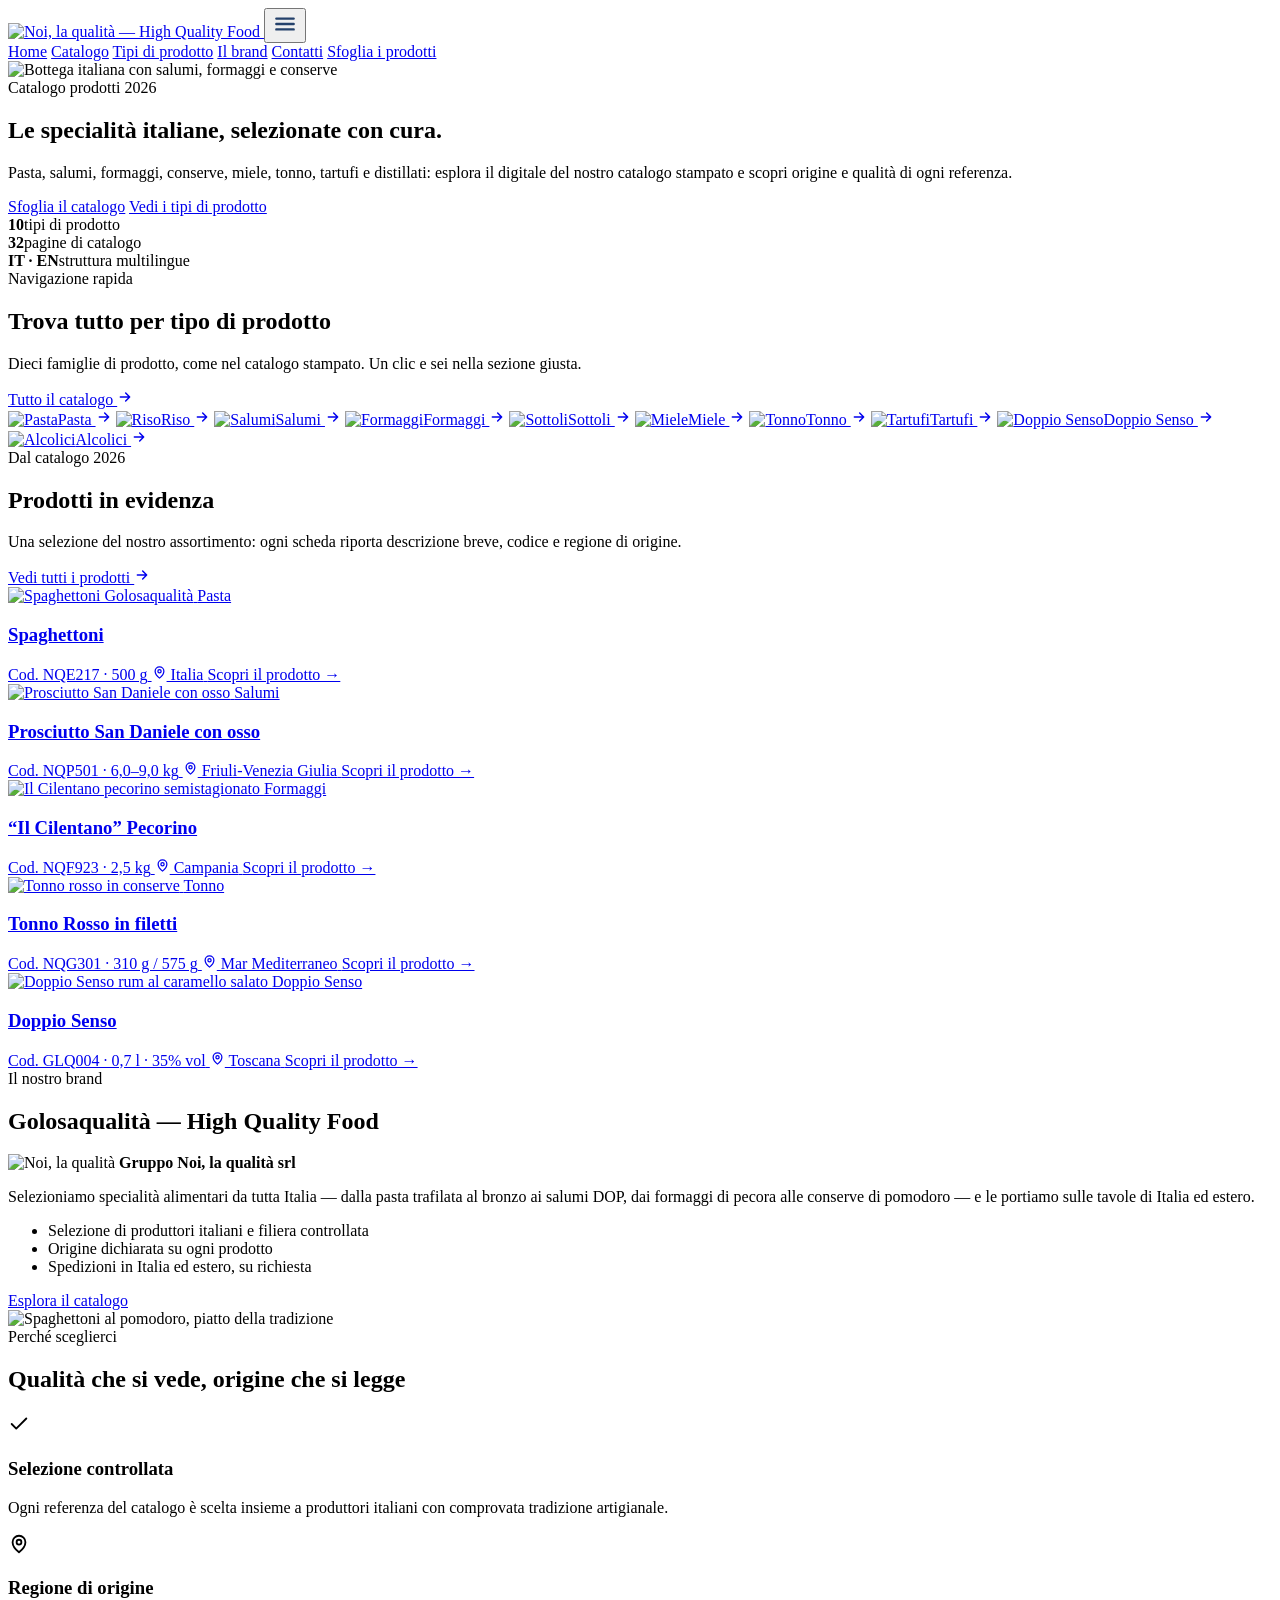
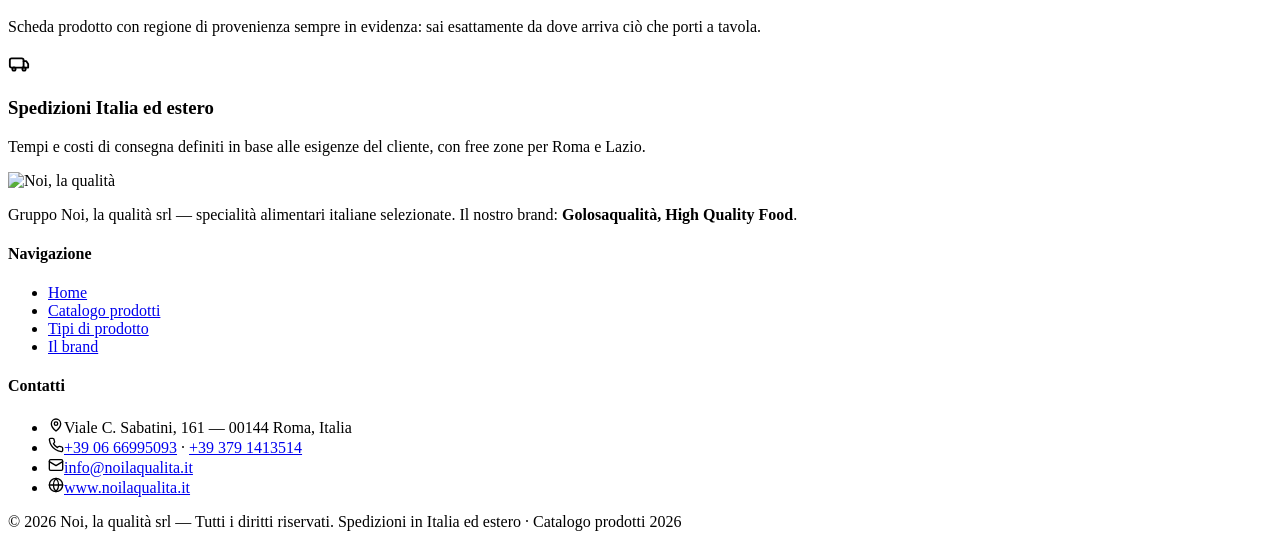
==== index.html @ afe56560 "Add files via upload" ====
<!DOCTYPE html>
<html lang="it">
<head>
  <meta charset="UTF-8">
  <meta name="viewport" content="width=device-width, initial-scale=1">
  <title>Noi, la qualità — Catalogo di specialità alimentari italiane</title>
  <meta name="description" content="Catalogo digitale Golosaqualità e Noi, la qualità: pasta, salumi, formaggi, conserve, miele, tonno, tartufi e distillati italiani. Scopri origine e qualità di ogni prodotto.">
  <link rel="canonical" href="https://www.noilaqualita.it/">
  <link rel="icon" type="image/png" href="assets/img/favicon.png">
  <meta property="og:type" content="website">
  <meta property="og:title" content="Noi, la qualità — Catalogo di specialità alimentari italiane">
  <meta property="og:description" content="Pasta, salumi, formaggi, conserve e distillati: scopri il catalogo 2026.">
  <meta property="og:image" content="assets/img/hero-cellar.jpg">
  <meta property="og:locale" content="it_IT">
  <link rel="preload" as="image" href="assets/img/hero-cellar.jpg">
  <link rel="stylesheet" href="assets/css/style.css">
</head>
<body>
  <header class="site-header">
    <div class="container header-inner">
      <a class="brand" href="index.html" aria-label="Noi, la qualità — Home">
        <img src="assets/img/logo.png" alt="Noi, la qualità — High Quality Food" width="190" height="103">
      </a>
      <button class="nav-toggle" aria-expanded="false" aria-controls="main-nav" aria-label="Apri il menu">
        <svg width="26" height="26" viewBox="0 0 24 24" fill="none" stroke="#24416B" stroke-width="2.2" stroke-linecap="round" aria-hidden="true"><path d="M4 7h16M4 12h16M4 17h16"/></svg>
      </button>
      <nav class="main-nav" id="main-nav" aria-label="Menu principale">
        <a href="index.html" class="current">Home</a>
        <a href="catalogo.html">Catalogo</a>
        <a href="index.html#tipi">Tipi di prodotto</a>
        <a href="index.html#brand">Il brand</a>
        <a href="index.html#contatti">Contatti</a>
        <a class="btn btn-primary nav-cta" href="catalogo.html">Sfoglia i prodotti</a>
      </nav>
    </div>
  </header>

  <main>
    <!-- Hero -->
    <section class="hero">
      <img class="hero-media" src="assets/img/hero-cellar.jpg" alt="Bottega italiana con salumi, formaggi e conserve" fetchpriority="high">
      <div class="container">
        <div class="hero-inner">
          <span class="eyebrow on-dark">Catalogo prodotti 2026</span>
          <h1>Le specialità italiane, selezionate con cura.</h1>
          <p class="lead">Pasta, salumi, formaggi, conserve, miele, tonno, tartufi e distillati: esplora il digitale del nostro catalogo stampato e scopri origine e qualità di ogni referenza.</p>
          <div class="hero-actions">
            <a class="btn btn-primary" href="catalogo.html">Sfoglia il catalogo</a>
            <a class="btn btn-ghost" href="#tipi">Vedi i tipi di prodotto</a>
          </div>
        </div>
        <div class="hero-stats">
          <div class="stat"><strong>10</strong><span>tipi di prodotto</span></div>
          <div class="stat"><strong>32</strong><span>pagine di catalogo</span></div>
          <div class="stat"><strong>IT · EN</strong><span>struttura multilingue</span></div>
        </div>
      </div>
    </section>

    <!-- Tipi di prodotto -->
    <section class="section" id="tipi">
      <div class="container">
        <div class="section-head">
          <div>
            <span class="eyebrow">Navigazione rapida</span>
            <h2>Trova tutto per tipo di prodotto</h2>
            <p>Dieci famiglie di prodotto, come nel catalogo stampato. Un clic e sei nella sezione giusta.</p>
          </div>
          <a class="link-all" href="catalogo.html">Tutto il catalogo
            <svg width="16" height="16" viewBox="0 0 24 24" fill="none" stroke="currentColor" stroke-width="2.2" stroke-linecap="round" stroke-linejoin="round" aria-hidden="true"><path d="M5 12h14M13 6l6 6-6 6"/></svg>
          </a>
        </div>
        <div class="cat-grid">
          <a class="cat-card" href="catalogo.html?type=pasta"><span class="thumb"><img src="assets/img/cat-pasta.jpg" alt="Pasta" loading="lazy" width="900" height="900"></span><span class="label">Pasta <svg width="16" height="16" viewBox="0 0 24 24" fill="none" stroke="currentColor" stroke-width="2.2" stroke-linecap="round" stroke-linejoin="round" aria-hidden="true"><path d="M5 12h14M13 6l6 6-6 6"/></svg></span></a>
          <a class="cat-card" href="catalogo.html?type=riso"><span class="thumb"><img src="assets/img/cat-riso.jpg" alt="Riso" loading="lazy" width="786" height="900"></span><span class="label">Riso <svg width="16" height="16" viewBox="0 0 24 24" fill="none" stroke="currentColor" stroke-width="2.2" stroke-linecap="round" stroke-linejoin="round" aria-hidden="true"><path d="M5 12h14M13 6l6 6-6 6"/></svg></span></a>
          <a class="cat-card" href="catalogo.html?type=salumi"><span class="thumb"><img src="assets/img/cat-salumi.jpg" alt="Salumi" loading="lazy" width="588" height="455"></span><span class="label">Salumi <svg width="16" height="16" viewBox="0 0 24 24" fill="none" stroke="currentColor" stroke-width="2.2" stroke-linecap="round" stroke-linejoin="round" aria-hidden="true"><path d="M5 12h14M13 6l6 6-6 6"/></svg></span></a>
          <a class="cat-card" href="catalogo.html?type=formaggi"><span class="thumb"><img src="assets/img/cat-formaggi.jpg" alt="Formaggi" loading="lazy" width="328" height="312"></span><span class="label">Formaggi <svg width="16" height="16" viewBox="0 0 24 24" fill="none" stroke="currentColor" stroke-width="2.2" stroke-linecap="round" stroke-linejoin="round" aria-hidden="true"><path d="M5 12h14M13 6l6 6-6 6"/></svg></span></a>
          <a class="cat-card" href="catalogo.html?type=sottoli"><span class="thumb"><img src="assets/img/cat-sottoli.jpg" alt="Sottoli" loading="lazy" width="452" height="800"></span><span class="label">Sottoli <svg width="16" height="16" viewBox="0 0 24 24" fill="none" stroke="currentColor" stroke-width="2.2" stroke-linecap="round" stroke-linejoin="round" aria-hidden="true"><path d="M5 12h14M13 6l6 6-6 6"/></svg></span></a>
          <a class="cat-card" href="catalogo.html?type=miele"><span class="thumb"><img src="assets/img/cat-miele.jpg" alt="Miele" loading="lazy" width="675" height="900"></span><span class="label">Miele <svg width="16" height="16" viewBox="0 0 24 24" fill="none" stroke="currentColor" stroke-width="2.2" stroke-linecap="round" stroke-linejoin="round" aria-hidden="true"><path d="M5 12h14M13 6l6 6-6 6"/></svg></span></a>
          <a class="cat-card" href="catalogo.html?type=tonno"><span class="thumb"><img src="assets/img/cat-tonno.jpg" alt="Tonno" loading="lazy" width="874" height="809"></span><span class="label">Tonno <svg width="16" height="16" viewBox="0 0 24 24" fill="none" stroke="currentColor" stroke-width="2.2" stroke-linecap="round" stroke-linejoin="round" aria-hidden="true"><path d="M5 12h14M13 6l6 6-6 6"/></svg></span></a>
          <a class="cat-card" href="catalogo.html?type=tartufi"><span class="thumb"><img src="assets/img/cat-tartufi.jpg" alt="Tartufi" loading="lazy" width="622" height="900"></span><span class="label">Tartufi <svg width="16" height="16" viewBox="0 0 24 24" fill="none" stroke="currentColor" stroke-width="2.2" stroke-linecap="round" stroke-linejoin="round" aria-hidden="true"><path d="M5 12h14M13 6l6 6-6 6"/></svg></span></a>
          <a class="cat-card" href="catalogo.html?type=doppio-senso"><span class="thumb"><img src="assets/img/cat-doppio-senso.jpg" alt="Doppio Senso" loading="lazy" width="462" height="900"></span><span class="label">Doppio Senso <svg width="16" height="16" viewBox="0 0 24 24" fill="none" stroke="currentColor" stroke-width="2.2" stroke-linecap="round" stroke-linejoin="round" aria-hidden="true"><path d="M5 12h14M13 6l6 6-6 6"/></svg></span></a>
          <a class="cat-card" href="catalogo.html?type=alcolici"><span class="thumb"><img src="assets/img/cat-alcolici.jpg" alt="Alcolici" loading="lazy" width="495" height="744"></span><span class="label">Alcolici <svg width="16" height="16" viewBox="0 0 24 24" fill="none" stroke="currentColor" stroke-width="2.2" stroke-linecap="round" stroke-linejoin="round" aria-hidden="true"><path d="M5 12h14M13 6l6 6-6 6"/></svg></span></a>
        </div>
      </div>
    </section>

    <!-- Prodotti in evidenza -->
    <section class="section alt" id="prodotti">
      <div class="container">
        <div class="section-head">
          <div>
            <span class="eyebrow">Dal catalogo 2026</span>
            <h2>Prodotti in evidenza</h2>
            <p>Una selezione del nostro assortimento: ogni scheda riporta descrizione breve, codice e regione di origine.</p>
          </div>
          <a class="link-all" href="catalogo.html">Vedi tutti i prodotti
            <svg width="16" height="16" viewBox="0 0 24 24" fill="none" stroke="currentColor" stroke-width="2.2" stroke-linecap="round" stroke-linejoin="round" aria-hidden="true"><path d="M5 12h14M13 6l6 6-6 6"/></svg>
          </a>
        </div>
        <div class="product-grid">
          <article class="product-card">
            <a href="prodotto.html">
              <span class="thumb"><img src="assets/img/spaghettoni-1.jpg" alt="Spaghettoni Golosaqualità" loading="lazy" width="844" height="1149"></span>
              <span class="body">
                <span class="badge">Pasta</span>
                <h3>Spaghettoni</h3>
                <span class="sku">Cod. NQE217 · 500 g</span>
                <span class="region"><svg width="15" height="15" viewBox="0 0 24 24" fill="none" stroke="currentColor" stroke-width="2" stroke-linecap="round" stroke-linejoin="round" aria-hidden="true"><path d="M12 21s-7-5.6-7-11a7 7 0 1 1 14 0c0 5.4-7 11-7 11z"/><circle cx="12" cy="10" r="2.6"/></svg> Italia</span>
                <span class="more">Scopri il prodotto →</span>
              </span>
            </a>
          </article>
          <article class="product-card">
            <a href="prodotto.html">
              <span class="thumb"><img src="assets/img/san-daniele-1.jpg" alt="Prosciutto San Daniele con osso" loading="lazy" width="596" height="807"></span>
              <span class="body">
                <span class="badge">Salumi</span>
                <h3>Prosciutto San Daniele con osso</h3>
                <span class="sku">Cod. NQP501 · 6,0–9,0 kg</span>
                <span class="region"><svg width="15" height="15" viewBox="0 0 24 24" fill="none" stroke="currentColor" stroke-width="2" stroke-linecap="round" stroke-linejoin="round" aria-hidden="true"><path d="M12 21s-7-5.6-7-11a7 7 0 1 1 14 0c0 5.4-7 11-7 11z"/><circle cx="12" cy="10" r="2.6"/></svg> Friuli-Venezia Giulia</span>
                <span class="more">Scopri il prodotto →</span>
              </span>
            </a>
          </article>
          <article class="product-card">
            <a href="prodotto.html">
              <span class="thumb"><img src="assets/img/cilentano-1.jpg" alt="Il Cilentano pecorino semistagionato" loading="lazy" width="766" height="748"></span>
              <span class="body">
                <span class="badge">Formaggi</span>
                <h3>“Il Cilentano” Pecorino</h3>
                <span class="sku">Cod. NQF923 · 2,5 kg</span>
                <span class="region"><svg width="15" height="15" viewBox="0 0 24 24" fill="none" stroke="currentColor" stroke-width="2" stroke-linecap="round" stroke-linejoin="round" aria-hidden="true"><path d="M12 21s-7-5.6-7-11a7 7 0 1 1 14 0c0 5.4-7 11-7 11z"/><circle cx="12" cy="10" r="2.6"/></svg> Campania</span>
                <span class="more">Scopri il prodotto →</span>
              </span>
            </a>
          </article>
          <article class="product-card">
            <a href="prodotto.html">
              <span class="thumb"><img src="assets/img/tonno-1.jpg" alt="Tonno rosso in conserve" loading="lazy" width="874" height="809"></span>
              <span class="body">
                <span class="badge">Tonno</span>
                <h3>Tonno Rosso in filetti</h3>
                <span class="sku">Cod. NQG301 · 310 g / 575 g</span>
                <span class="region"><svg width="15" height="15" viewBox="0 0 24 24" fill="none" stroke="currentColor" stroke-width="2" stroke-linecap="round" stroke-linejoin="round" aria-hidden="true"><path d="M12 21s-7-5.6-7-11a7 7 0 1 1 14 0c0 5.4-7 11-7 11z"/><circle cx="12" cy="10" r="2.6"/></svg> Mar Mediterraneo</span>
                <span class="more">Scopri il prodotto →</span>
              </span>
            </a>
          </article>
          <article class="product-card">
            <a href="prodotto.html">
              <span class="thumb"><img src="assets/img/doppio-senso-1.jpg" alt="Doppio Senso rum al caramello salato" loading="lazy" width="616" height="1200"></span>
              <span class="body">
                <span class="badge">Doppio Senso</span>
                <h3>Doppio Senso</h3>
                <span class="sku">Cod. GLQ004 · 0,7 l · 35% vol</span>
                <span class="region"><svg width="15" height="15" viewBox="0 0 24 24" fill="none" stroke="currentColor" stroke-width="2" stroke-linecap="round" stroke-linejoin="round" aria-hidden="true"><path d="M12 21s-7-5.6-7-11a7 7 0 1 1 14 0c0 5.4-7 11-7 11z"/><circle cx="12" cy="10" r="2.6"/></svg> Toscana</span>
                <span class="more">Scopri il prodotto →</span>
              </span>
            </a>
          </article>
        </div>
      </div>
    </section>

    <!-- Il brand -->
    <section class="section" id="brand">
      <div class="container">
        <div class="story">
          <div>
            <span class="eyebrow">Il nostro brand</span>
            <h2>Golosaqualità — High Quality Food</h2>
            <div class="logo-strip">
              <img src="assets/img/logo.png" alt="Noi, la qualità" loading="lazy" width="170" height="92">
              <strong>Gruppo Noi, la qualità srl</strong>
            </div>
            <p>Selezioniamo specialità alimentari da tutta Italia — dalla pasta trafilata al bronzo ai salumi DOP, dai formaggi di pecora alle conserve di pomodoro — e le portiamo sulle tavole di Italia ed estero.</p>
            <ul>
              <li>Selezione di produttori italiani e filiera controllata</li>
              <li>Origine dichiarata su ogni prodotto</li>
              <li>Spedizioni in Italia ed estero, su richiesta</li>
            </ul>
            <a class="btn btn-outline" href="catalogo.html">Esplora il catalogo</a>
          </div>
          <div class="story-media">
            <img src="assets/img/spaghettoni-4.jpg" alt="Spaghettoni al pomodoro, piatto della tradizione" loading="lazy" width="439" height="1200">
          </div>
        </div>
      </div>
    </section>

    <!-- Valori -->
    <section class="section alt">
      <div class="container">
        <div class="section-head">
          <div>
            <span class="eyebrow">Perché sceglierci</span>
            <h2>Qualità che si vede, origine che si legge</h2>
          </div>
        </div>
        <div class="values-grid">
          <div class="value-card" tabindex="0">
            <div class="ico"><svg width="22" height="22" viewBox="0 0 24 24" fill="none" stroke="currentColor" stroke-width="2" stroke-linecap="round" stroke-linejoin="round" aria-hidden="true"><path d="M20 6 9 17l-5-5"/></svg></div>
            <h3>Selezione controllata</h3>
            <p>Ogni referenza del catalogo è scelta insieme a produttori italiani con comprovata tradizione artigianale.</p>
          </div>
          <div class="value-card" tabindex="0">
            <div class="ico"><svg width="22" height="22" viewBox="0 0 24 24" fill="none" stroke="currentColor" stroke-width="2" stroke-linecap="round" stroke-linejoin="round" aria-hidden="true"><path d="M12 21s-7-5.6-7-11a7 7 0 1 1 14 0c0 5.4-7 11-7 11z"/><circle cx="12" cy="10" r="2.6"/></svg></div>
            <h3>Regione di origine</h3>
            <p>Scheda prodotto con regione di provenienza sempre in evidenza: sai esattamente da dove arriva ciò che porti a tavola.</p>
          </div>
          <div class="value-card" tabindex="0">
            <div class="ico"><svg width="22" height="22" viewBox="0 0 24 24" fill="none" stroke="currentColor" stroke-width="2" stroke-linecap="round" stroke-linejoin="round" aria-hidden="true"><rect x="2" y="7" width="15" height="10" rx="2"/><path d="M17 10h3l2 3v4h-5"/><circle cx="6.5" cy="18.5" r="1.8"/><circle cx="17.5" cy="18.5" r="1.8"/></svg></div>
            <h3>Spedizioni Italia ed estero</h3>
            <p>Tempi e costi di consegna definiti in base alle esigenze del cliente, con free zone per Roma e Lazio.</p>
          </div>
        </div>
      </div>
    </section>
  </main>

  <footer class="site-footer" id="contatti">
    <div class="container footer-top">
      <div>
        <img class="footer-logo" src="assets/img/logo-white.png" alt="Noi, la qualità" loading="lazy" width="210" height="113">
        <p>Gruppo Noi, la qualità srl — specialità alimentari italiane selezionate. Il nostro brand: <strong>Golosaqualità, High Quality Food</strong>.</p>
      </div>
      <div>
        <h4>Navigazione</h4>
        <ul>
          <li><a href="index.html">Home</a></li>
          <li><a href="catalogo.html">Catalogo prodotti</a></li>
          <li><a href="index.html#tipi">Tipi di prodotto</a></li>
          <li><a href="index.html#brand">Il brand</a></li>
        </ul>
      </div>
      <div>
        <h4>Contatti</h4>
        <ul class="footer-contact">
          <li><svg width="16" height="16" viewBox="0 0 24 24" fill="none" stroke="currentColor" stroke-width="2" stroke-linecap="round" stroke-linejoin="round" aria-hidden="true"><path d="M12 21s-7-5.6-7-11a7 7 0 1 1 14 0c0 5.4-7 11-7 11z"/><circle cx="12" cy="10" r="2.6"/></svg><span>Viale C. Sabatini, 161 — 00144 Roma, Italia</span></li>
          <li><svg width="16" height="16" viewBox="0 0 24 24" fill="none" stroke="currentColor" stroke-width="2" stroke-linecap="round" stroke-linejoin="round" aria-hidden="true"><path d="M22 16.9v3a2 2 0 0 1-2.2 2 19.8 19.8 0 0 1-8.6-3.1 19.5 19.5 0 0 1-6-6A19.8 19.8 0 0 1 2.1 4.2 2 2 0 0 1 4.1 2h3a2 2 0 0 1 2 1.7c.1 1 .4 2 .7 2.9a2 2 0 0 1-.5 2.1L8.1 9.9a16 16 0 0 0 6 6l1.2-1.2a2 2 0 0 1 2.1-.5c.9.3 1.9.6 2.9.7a2 2 0 0 1 1.7 2z"/></svg><span><a href="tel:+390666995093">+39 06 66995093</a> · <a href="tel:+393791413514">+39 379 1413514</a></span></li>
          <li><svg width="16" height="16" viewBox="0 0 24 24" fill="none" stroke="currentColor" stroke-width="2" stroke-linecap="round" stroke-linejoin="round" aria-hidden="true"><rect x="2" y="4" width="20" height="16" rx="2"/><path d="m22 7-10 6L2 7"/></svg><span><a href="mailto:info@noilaqualita.it">info@noilaqualita.it</a></span></li>
          <li><svg width="16" height="16" viewBox="0 0 24 24" fill="none" stroke="currentColor" stroke-width="2" stroke-linecap="round" stroke-linejoin="round" aria-hidden="true"><circle cx="12" cy="12" r="10"/><path d="M2 12h20M12 2a15.3 15.3 0 0 1 4 10 15.3 15.3 0 0 1-4 10 15.3 15.3 0 0 1-4-10 15.3 15.3 0 0 1 4-10z"/></svg><span><a href="https://www.noilaqualita.it">www.noilaqualita.it</a></span></li>
        </ul>
      </div>
    </div>
    <div class="container footer-bottom">
      <span>© 2026 Noi, la qualità srl — Tutti i diritti riservati.</span>
      <span>Spedizioni in Italia ed estero · Catalogo prodotti 2026</span>
    </div>
  </footer>

  <script type="application/ld+json">
  {
    "@context": "https://schema.org",
    "@type": "Organization",
    "name": "Noi, la qualità srl",
    "url": "https://www.noilaqualita.it",
    "email": "info@noilaqualita.it",
    "telephone": "+39 06 66995093",
    "address": {
      "@type": "PostalAddress",
      "streetAddress": "Viale C. Sabatini, 161",
      "addressLocality": "Roma",
      "postalCode": "00144",
      "addressCountry": "IT"
    }
  }
  </script>
  <script src="assets/js/main.js" defer></script>
</body>
</html>
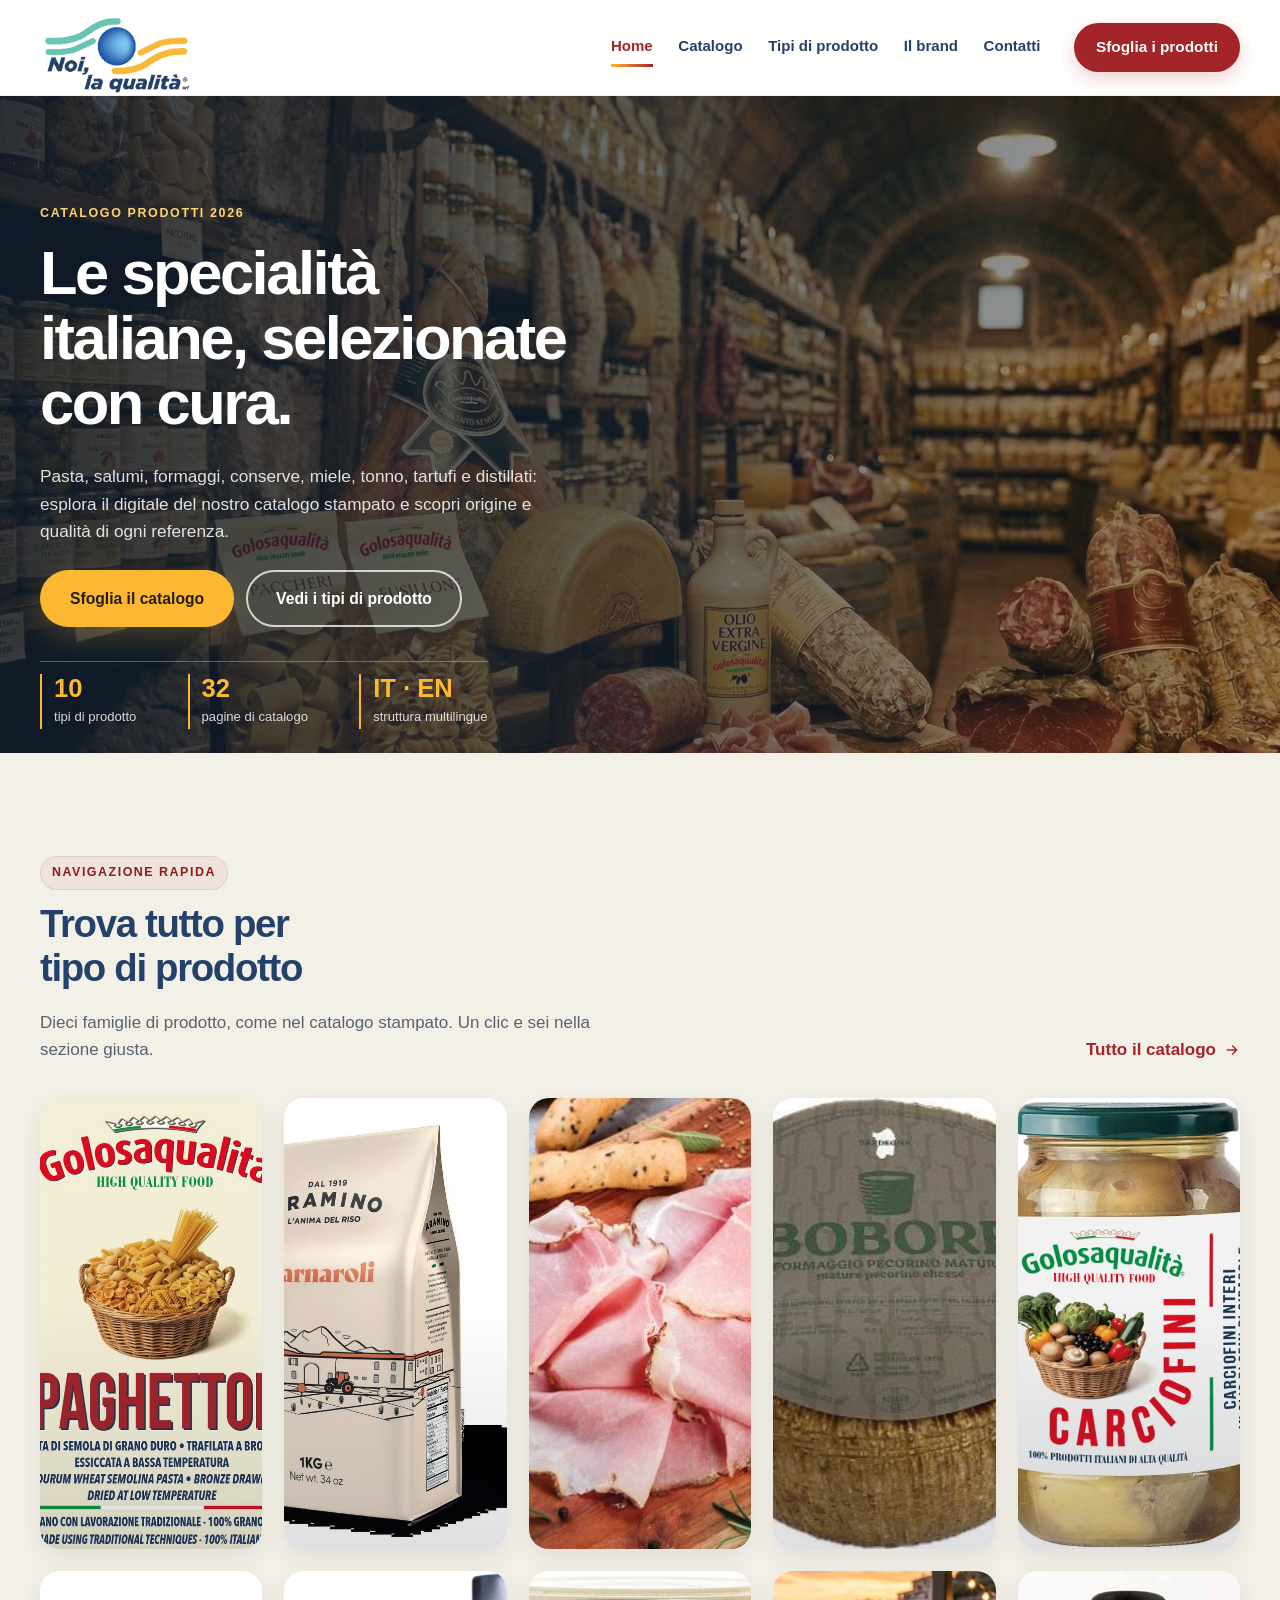
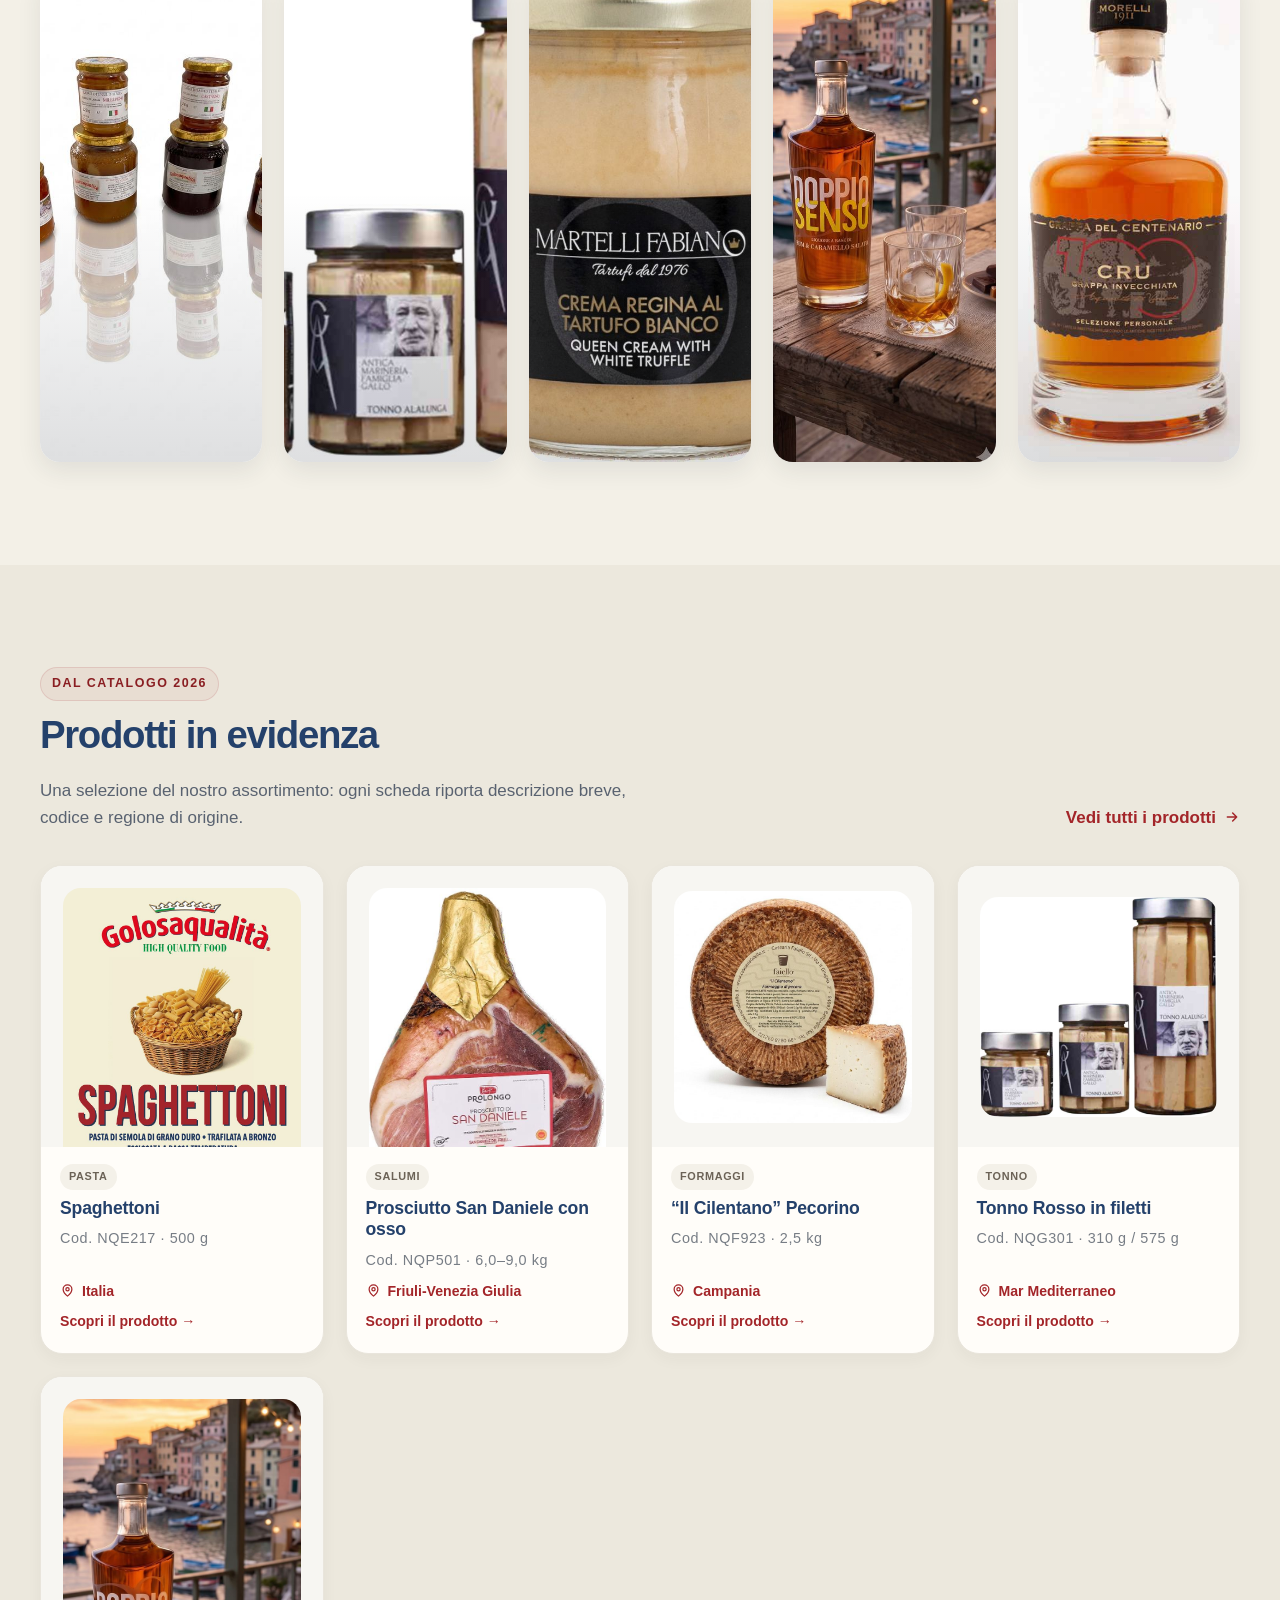
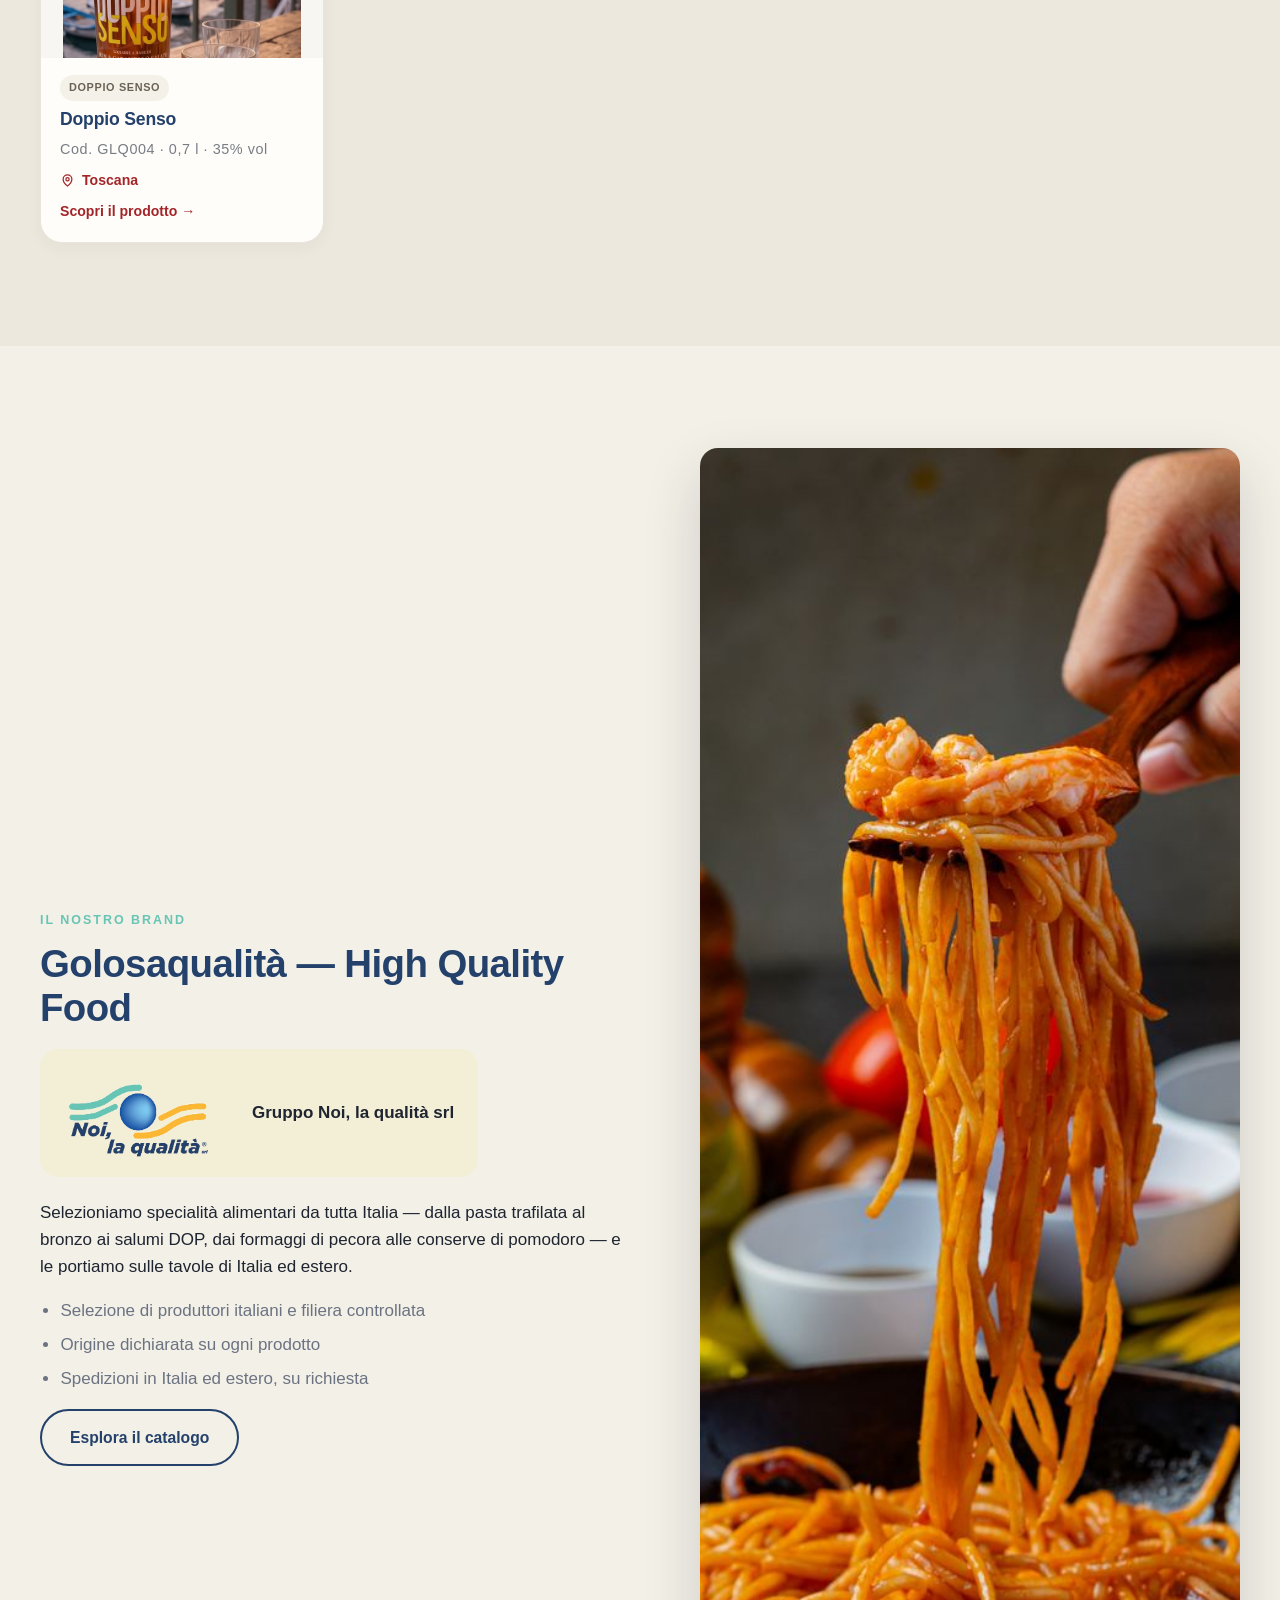
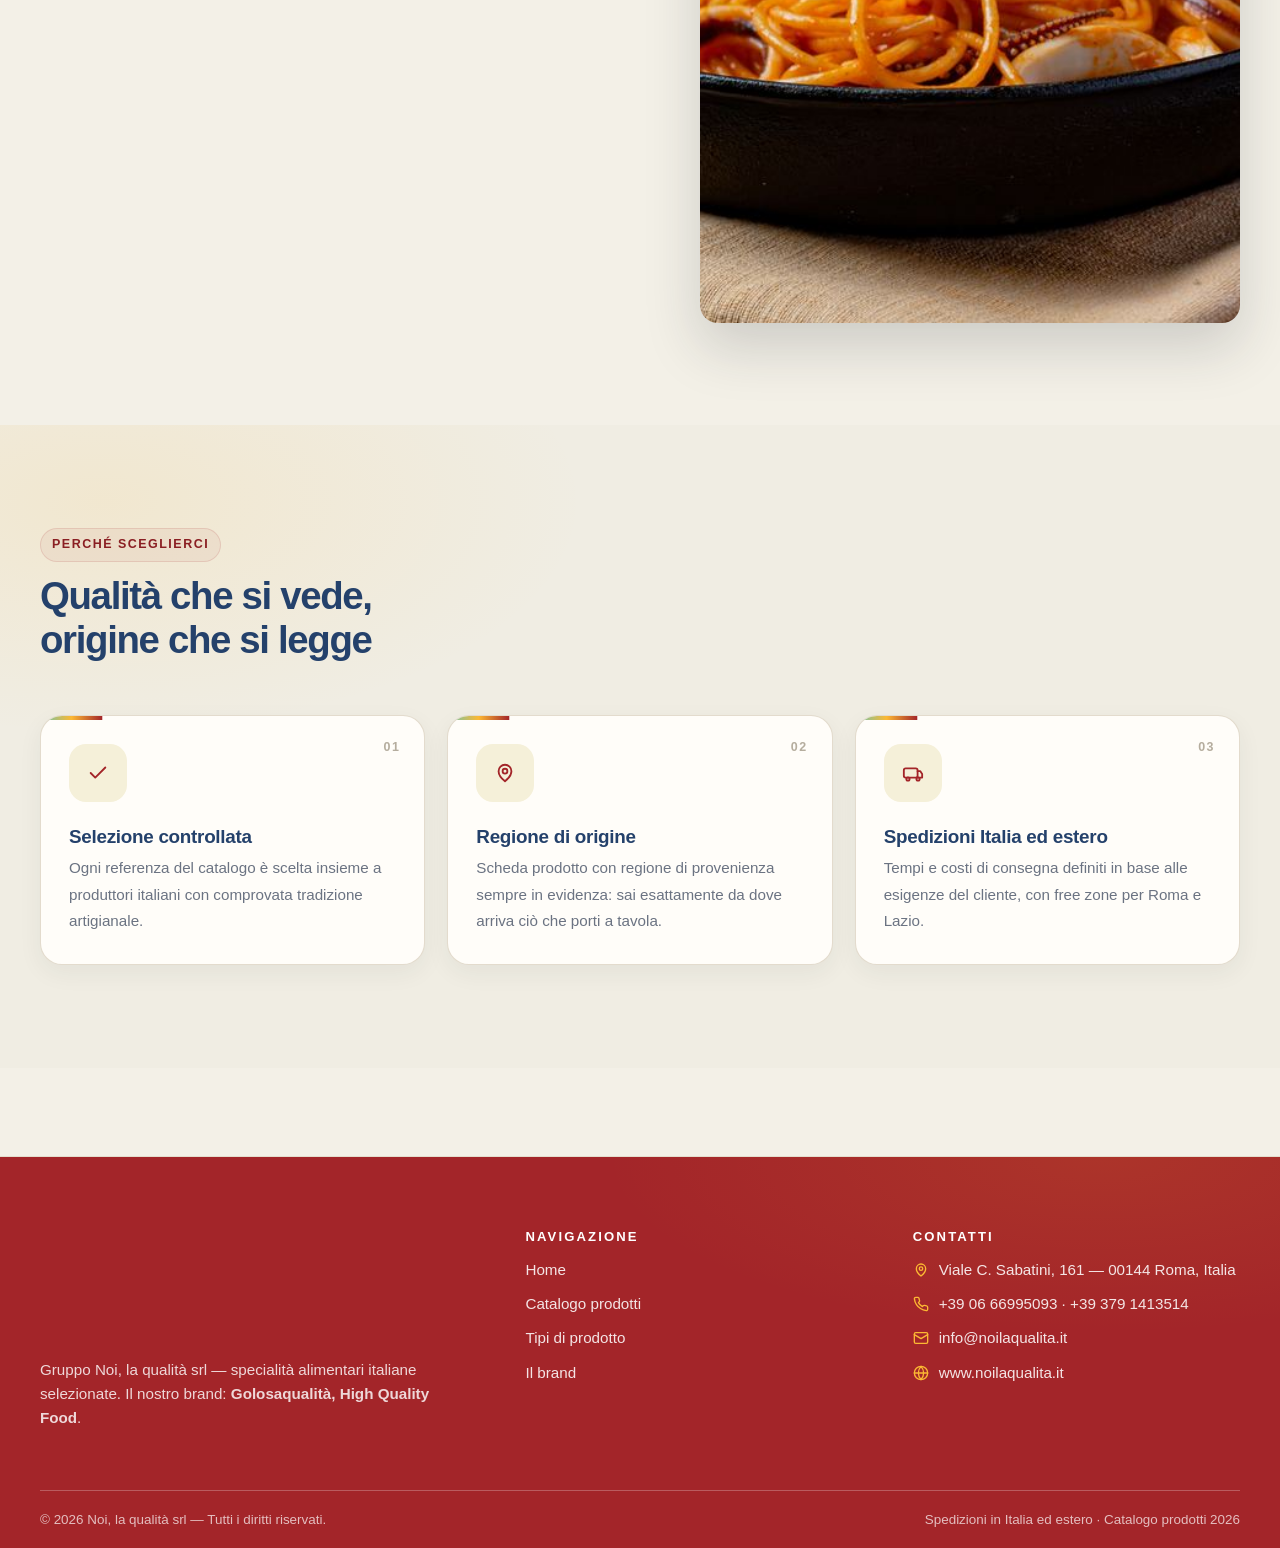
==== commit de62c216: "Add files via upload" ====
--- a/index.html
+++ b/index.html
@@ -1,275 +1,13 @@
-<!DOCTYPE html>
-<html lang="it">
-<head>
-  <meta charset="UTF-8">
-  <meta name="viewport" content="width=device-width, initial-scale=1">
-  <title>Noi, la qualità — Catalogo di specialità alimentari italiane</title>
-  <meta name="description" content="Catalogo digitale Golosaqualità e Noi, la qualità: pasta, salumi, formaggi, conserve, miele, tonno, tartufi e distillati italiani. Scopri origine e qualità di ogni prodotto.">
-  <link rel="canonical" href="https://www.noilaqualita.it/">
-  <link rel="icon" type="image/png" href="assets/img/favicon.png">
-  <meta property="og:type" content="website">
-  <meta property="og:title" content="Noi, la qualità — Catalogo di specialità alimentari italiane">
-  <meta property="og:description" content="Pasta, salumi, formaggi, conserve e distillati: scopri il catalogo 2026.">
-  <meta property="og:image" content="assets/img/hero-cellar.jpg">
-  <meta property="og:locale" content="it_IT">
-  <link rel="preload" as="image" href="assets/img/hero-cellar.jpg">
-  <link rel="stylesheet" href="assets/css/style.css">
-</head>
-<body>
-  <header class="site-header">
-    <div class="container header-inner">
-      <a class="brand" href="index.html" aria-label="Noi, la qualità — Home">
-        <img src="assets/img/logo.png" alt="Noi, la qualità — High Quality Food" width="190" height="103">
-      </a>
-      <button class="nav-toggle" aria-expanded="false" aria-controls="main-nav" aria-label="Apri il menu">
-        <svg width="26" height="26" viewBox="0 0 24 24" fill="none" stroke="#24416B" stroke-width="2.2" stroke-linecap="round" aria-hidden="true"><path d="M4 7h16M4 12h16M4 17h16"/></svg>
-      </button>
-      <nav class="main-nav" id="main-nav" aria-label="Menu principale">
-        <a href="index.html" class="current">Home</a>
-        <a href="catalogo.html">Catalogo</a>
-        <a href="index.html#tipi">Tipi di prodotto</a>
-        <a href="index.html#brand">Il brand</a>
-        <a href="index.html#contatti">Contatti</a>
-        <a class="btn btn-primary nav-cta" href="catalogo.html">Sfoglia i prodotti</a>
-      </nav>
-    </div>
-  </header>
-
-  <main>
-    <!-- Hero -->
-    <section class="hero">
-      <img class="hero-media" src="assets/img/hero-cellar.jpg" alt="Bottega italiana con salumi, formaggi e conserve" fetchpriority="high">
-      <div class="container">
-        <div class="hero-inner">
-          <span class="eyebrow on-dark">Catalogo prodotti 2026</span>
-          <h1>Le specialità italiane, selezionate con cura.</h1>
-          <p class="lead">Pasta, salumi, formaggi, conserve, miele, tonno, tartufi e distillati: esplora il digitale del nostro catalogo stampato e scopri origine e qualità di ogni referenza.</p>
-          <div class="hero-actions">
-            <a class="btn btn-primary" href="catalogo.html">Sfoglia il catalogo</a>
-            <a class="btn btn-ghost" href="#tipi">Vedi i tipi di prodotto</a>
-          </div>
-        </div>
-        <div class="hero-stats">
-          <div class="stat"><strong>10</strong><span>tipi di prodotto</span></div>
-          <div class="stat"><strong>32</strong><span>pagine di catalogo</span></div>
-          <div class="stat"><strong>IT · EN</strong><span>struttura multilingue</span></div>
-        </div>
-      </div>
-    </section>
-
-    <!-- Tipi di prodotto -->
-    <section class="section" id="tipi">
-      <div class="container">
-        <div class="section-head">
-          <div>
-            <span class="eyebrow">Navigazione rapida</span>
-            <h2>Trova tutto per tipo di prodotto</h2>
-            <p>Dieci famiglie di prodotto, come nel catalogo stampato. Un clic e sei nella sezione giusta.</p>
-          </div>
-          <a class="link-all" href="catalogo.html">Tutto il catalogo
-            <svg width="16" height="16" viewBox="0 0 24 24" fill="none" stroke="currentColor" stroke-width="2.2" stroke-linecap="round" stroke-linejoin="round" aria-hidden="true"><path d="M5 12h14M13 6l6 6-6 6"/></svg>
-          </a>
-        </div>
-        <div class="cat-grid">
-          <a class="cat-card" href="catalogo.html?type=pasta"><span class="thumb"><img src="assets/img/cat-pasta.jpg" alt="Pasta" loading="lazy" width="900" height="900"></span><span class="label">Pasta <svg width="16" height="16" viewBox="0 0 24 24" fill="none" stroke="currentColor" stroke-width="2.2" stroke-linecap="round" stroke-linejoin="round" aria-hidden="true"><path d="M5 12h14M13 6l6 6-6 6"/></svg></span></a>
-          <a class="cat-card" href="catalogo.html?type=riso"><span class="thumb"><img src="assets/img/cat-riso.jpg" alt="Riso" loading="lazy" width="786" height="900"></span><span class="label">Riso <svg width="16" height="16" viewBox="0 0 24 24" fill="none" stroke="currentColor" stroke-width="2.2" stroke-linecap="round" stroke-linejoin="round" aria-hidden="true"><path d="M5 12h14M13 6l6 6-6 6"/></svg></span></a>
-          <a class="cat-card" href="catalogo.html?type=salumi"><span class="thumb"><img src="assets/img/cat-salumi.jpg" alt="Salumi" loading="lazy" width="588" height="455"></span><span class="label">Salumi <svg width="16" height="16" viewBox="0 0 24 24" fill="none" stroke="currentColor" stroke-width="2.2" stroke-linecap="round" stroke-linejoin="round" aria-hidden="true"><path d="M5 12h14M13 6l6 6-6 6"/></svg></span></a>
-          <a class="cat-card" href="catalogo.html?type=formaggi"><span class="thumb"><img src="assets/img/cat-formaggi.jpg" alt="Formaggi" loading="lazy" width="328" height="312"></span><span class="label">Formaggi <svg width="16" height="16" viewBox="0 0 24 24" fill="none" stroke="currentColor" stroke-width="2.2" stroke-linecap="round" stroke-linejoin="round" aria-hidden="true"><path d="M5 12h14M13 6l6 6-6 6"/></svg></span></a>
-          <a class="cat-card" href="catalogo.html?type=sottoli"><span class="thumb"><img src="assets/img/cat-sottoli.jpg" alt="Sottoli" loading="lazy" width="452" height="800"></span><span class="label">Sottoli <svg width="16" height="16" viewBox="0 0 24 24" fill="none" stroke="currentColor" stroke-width="2.2" stroke-linecap="round" stroke-linejoin="round" aria-hidden="true"><path d="M5 12h14M13 6l6 6-6 6"/></svg></span></a>
-          <a class="cat-card" href="catalogo.html?type=miele"><span class="thumb"><img src="assets/img/cat-miele.jpg" alt="Miele" loading="lazy" width="675" height="900"></span><span class="label">Miele <svg width="16" height="16" viewBox="0 0 24 24" fill="none" stroke="currentColor" stroke-width="2.2" stroke-linecap="round" stroke-linejoin="round" aria-hidden="true"><path d="M5 12h14M13 6l6 6-6 6"/></svg></span></a>
-          <a class="cat-card" href="catalogo.html?type=tonno"><span class="thumb"><img src="assets/img/cat-tonno.jpg" alt="Tonno" loading="lazy" width="874" height="809"></span><span class="label">Tonno <svg width="16" height="16" viewBox="0 0 24 24" fill="none" stroke="currentColor" stroke-width="2.2" stroke-linecap="round" stroke-linejoin="round" aria-hidden="true"><path d="M5 12h14M13 6l6 6-6 6"/></svg></span></a>
-          <a class="cat-card" href="catalogo.html?type=tartufi"><span class="thumb"><img src="assets/img/cat-tartufi.jpg" alt="Tartufi" loading="lazy" width="622" height="900"></span><span class="label">Tartufi <svg width="16" height="16" viewBox="0 0 24 24" fill="none" stroke="currentColor" stroke-width="2.2" stroke-linecap="round" stroke-linejoin="round" aria-hidden="true"><path d="M5 12h14M13 6l6 6-6 6"/></svg></span></a>
-          <a class="cat-card" href="catalogo.html?type=doppio-senso"><span class="thumb"><img src="assets/img/cat-doppio-senso.jpg" alt="Doppio Senso" loading="lazy" width="462" height="900"></span><span class="label">Doppio Senso <svg width="16" height="16" viewBox="0 0 24 24" fill="none" stroke="currentColor" stroke-width="2.2" stroke-linecap="round" stroke-linejoin="round" aria-hidden="true"><path d="M5 12h14M13 6l6 6-6 6"/></svg></span></a>
-          <a class="cat-card" href="catalogo.html?type=alcolici"><span class="thumb"><img src="assets/img/cat-alcolici.jpg" alt="Alcolici" loading="lazy" width="495" height="744"></span><span class="label">Alcolici <svg width="16" height="16" viewBox="0 0 24 24" fill="none" stroke="currentColor" stroke-width="2.2" stroke-linecap="round" stroke-linejoin="round" aria-hidden="true"><path d="M5 12h14M13 6l6 6-6 6"/></svg></span></a>
-        </div>
-      </div>
-    </section>
-
-    <!-- Prodotti in evidenza -->
-    <section class="section alt" id="prodotti">
-      <div class="container">
-        <div class="section-head">
-          <div>
-            <span class="eyebrow">Dal catalogo 2026</span>
-            <h2>Prodotti in evidenza</h2>
-            <p>Una selezione del nostro assortimento: ogni scheda riporta descrizione breve, codice e regione di origine.</p>
-          </div>
-          <a class="link-all" href="catalogo.html">Vedi tutti i prodotti
-            <svg width="16" height="16" viewBox="0 0 24 24" fill="none" stroke="currentColor" stroke-width="2.2" stroke-linecap="round" stroke-linejoin="round" aria-hidden="true"><path d="M5 12h14M13 6l6 6-6 6"/></svg>
-          </a>
-        </div>
-        <div class="product-grid">
-          <article class="product-card">
-            <a href="prodotto.html">
-              <span class="thumb"><img src="assets/img/spaghettoni-1.jpg" alt="Spaghettoni Golosaqualità" loading="lazy" width="844" height="1149"></span>
-              <span class="body">
-                <span class="badge">Pasta</span>
-                <h3>Spaghettoni</h3>
-                <span class="sku">Cod. NQE217 · 500 g</span>
-                <span class="region"><svg width="15" height="15" viewBox="0 0 24 24" fill="none" stroke="currentColor" stroke-width="2" stroke-linecap="round" stroke-linejoin="round" aria-hidden="true"><path d="M12 21s-7-5.6-7-11a7 7 0 1 1 14 0c0 5.4-7 11-7 11z"/><circle cx="12" cy="10" r="2.6"/></svg> Italia</span>
-                <span class="more">Scopri il prodotto →</span>
-              </span>
-            </a>
-          </article>
-          <article class="product-card">
-            <a href="prodotto.html">
-              <span class="thumb"><img src="assets/img/san-daniele-1.jpg" alt="Prosciutto San Daniele con osso" loading="lazy" width="596" height="807"></span>
-              <span class="body">
-                <span class="badge">Salumi</span>
-                <h3>Prosciutto San Daniele con osso</h3>
-                <span class="sku">Cod. NQP501 · 6,0–9,0 kg</span>
-                <span class="region"><svg width="15" height="15" viewBox="0 0 24 24" fill="none" stroke="currentColor" stroke-width="2" stroke-linecap="round" stroke-linejoin="round" aria-hidden="true"><path d="M12 21s-7-5.6-7-11a7 7 0 1 1 14 0c0 5.4-7 11-7 11z"/><circle cx="12" cy="10" r="2.6"/></svg> Friuli-Venezia Giulia</span>
-                <span class="more">Scopri il prodotto →</span>
-              </span>
-            </a>
-          </article>
-          <article class="product-card">
-            <a href="prodotto.html">
-              <span class="thumb"><img src="assets/img/cilentano-1.jpg" alt="Il Cilentano pecorino semistagionato" loading="lazy" width="766" height="748"></span>
-              <span class="body">
-                <span class="badge">Formaggi</span>
-                <h3>“Il Cilentano” Pecorino</h3>
-                <span class="sku">Cod. NQF923 · 2,5 kg</span>
-                <span class="region"><svg width="15" height="15" viewBox="0 0 24 24" fill="none" stroke="currentColor" stroke-width="2" stroke-linecap="round" stroke-linejoin="round" aria-hidden="true"><path d="M12 21s-7-5.6-7-11a7 7 0 1 1 14 0c0 5.4-7 11-7 11z"/><circle cx="12" cy="10" r="2.6"/></svg> Campania</span>
-                <span class="more">Scopri il prodotto →</span>
-              </span>
-            </a>
-          </article>
-          <article class="product-card">
-            <a href="prodotto.html">
-              <span class="thumb"><img src="assets/img/tonno-1.jpg" alt="Tonno rosso in conserve" loading="lazy" width="874" height="809"></span>
-              <span class="body">
-                <span class="badge">Tonno</span>
-                <h3>Tonno Rosso in filetti</h3>
-                <span class="sku">Cod. NQG301 · 310 g / 575 g</span>
-                <span class="region"><svg width="15" height="15" viewBox="0 0 24 24" fill="none" stroke="currentColor" stroke-width="2" stroke-linecap="round" stroke-linejoin="round" aria-hidden="true"><path d="M12 21s-7-5.6-7-11a7 7 0 1 1 14 0c0 5.4-7 11-7 11z"/><circle cx="12" cy="10" r="2.6"/></svg> Mar Mediterraneo</span>
-                <span class="more">Scopri il prodotto →</span>
-              </span>
-            </a>
-          </article>
-          <article class="product-card">
-            <a href="prodotto.html">
-              <span class="thumb"><img src="assets/img/doppio-senso-1.jpg" alt="Doppio Senso rum al caramello salato" loading="lazy" width="616" height="1200"></span>
-              <span class="body">
-                <span class="badge">Doppio Senso</span>
-                <h3>Doppio Senso</h3>
-                <span class="sku">Cod. GLQ004 · 0,7 l · 35% vol</span>
-                <span class="region"><svg width="15" height="15" viewBox="0 0 24 24" fill="none" stroke="currentColor" stroke-width="2" stroke-linecap="round" stroke-linejoin="round" aria-hidden="true"><path d="M12 21s-7-5.6-7-11a7 7 0 1 1 14 0c0 5.4-7 11-7 11z"/><circle cx="12" cy="10" r="2.6"/></svg> Toscana</span>
-                <span class="more">Scopri il prodotto →</span>
-              </span>
-            </a>
-          </article>
-        </div>
-      </div>
-    </section>
-
-    <!-- Il brand -->
-    <section class="section" id="brand">
-      <div class="container">
-        <div class="story">
-          <div>
-            <span class="eyebrow">Il nostro brand</span>
-            <h2>Golosaqualità — High Quality Food</h2>
-            <div class="logo-strip">
-              <img src="assets/img/logo.png" alt="Noi, la qualità" loading="lazy" width="170" height="92">
-              <strong>Gruppo Noi, la qualità srl</strong>
-            </div>
-            <p>Selezioniamo specialità alimentari da tutta Italia — dalla pasta trafilata al bronzo ai salumi DOP, dai formaggi di pecora alle conserve di pomodoro — e le portiamo sulle tavole di Italia ed estero.</p>
-            <ul>
-              <li>Selezione di produttori italiani e filiera controllata</li>
-              <li>Origine dichiarata su ogni prodotto</li>
-              <li>Spedizioni in Italia ed estero, su richiesta</li>
-            </ul>
-            <a class="btn btn-outline" href="catalogo.html">Esplora il catalogo</a>
-          </div>
-          <div class="story-media">
-            <img src="assets/img/spaghettoni-4.jpg" alt="Spaghettoni al pomodoro, piatto della tradizione" loading="lazy" width="439" height="1200">
-          </div>
-        </div>
-      </div>
-    </section>
-
-    <!-- Valori -->
-    <section class="section alt">
-      <div class="container">
-        <div class="section-head">
-          <div>
-            <span class="eyebrow">Perché sceglierci</span>
-            <h2>Qualità che si vede, origine che si legge</h2>
-          </div>
-        </div>
-        <div class="values-grid">
-          <div class="value-card" tabindex="0">
-            <div class="ico"><svg width="22" height="22" viewBox="0 0 24 24" fill="none" stroke="currentColor" stroke-width="2" stroke-linecap="round" stroke-linejoin="round" aria-hidden="true"><path d="M20 6 9 17l-5-5"/></svg></div>
-            <h3>Selezione controllata</h3>
-            <p>Ogni referenza del catalogo è scelta insieme a produttori italiani con comprovata tradizione artigianale.</p>
-          </div>
-          <div class="value-card" tabindex="0">
-            <div class="ico"><svg width="22" height="22" viewBox="0 0 24 24" fill="none" stroke="currentColor" stroke-width="2" stroke-linecap="round" stroke-linejoin="round" aria-hidden="true"><path d="M12 21s-7-5.6-7-11a7 7 0 1 1 14 0c0 5.4-7 11-7 11z"/><circle cx="12" cy="10" r="2.6"/></svg></div>
-            <h3>Regione di origine</h3>
-            <p>Scheda prodotto con regione di provenienza sempre in evidenza: sai esattamente da dove arriva ciò che porti a tavola.</p>
-          </div>
-          <div class="value-card" tabindex="0">
-            <div class="ico"><svg width="22" height="22" viewBox="0 0 24 24" fill="none" stroke="currentColor" stroke-width="2" stroke-linecap="round" stroke-linejoin="round" aria-hidden="true"><rect x="2" y="7" width="15" height="10" rx="2"/><path d="M17 10h3l2 3v4h-5"/><circle cx="6.5" cy="18.5" r="1.8"/><circle cx="17.5" cy="18.5" r="1.8"/></svg></div>
-            <h3>Spedizioni Italia ed estero</h3>
-            <p>Tempi e costi di consegna definiti in base alle esigenze del cliente, con free zone per Roma e Lazio.</p>
-          </div>
-        </div>
-      </div>
-    </section>
-  </main>
-
-  <footer class="site-footer" id="contatti">
-    <div class="container footer-top">
-      <div>
-        <img class="footer-logo" src="assets/img/logo-white.png" alt="Noi, la qualità" loading="lazy" width="210" height="113">
-        <p>Gruppo Noi, la qualità srl — specialità alimentari italiane selezionate. Il nostro brand: <strong>Golosaqualità, High Quality Food</strong>.</p>
-      </div>
-      <div>
-        <h4>Navigazione</h4>
-        <ul>
-          <li><a href="index.html">Home</a></li>
-          <li><a href="catalogo.html">Catalogo prodotti</a></li>
-          <li><a href="index.html#tipi">Tipi di prodotto</a></li>
-          <li><a href="index.html#brand">Il brand</a></li>
-        </ul>
-      </div>
-      <div>
-        <h4>Contatti</h4>
-        <ul class="footer-contact">
-          <li><svg width="16" height="16" viewBox="0 0 24 24" fill="none" stroke="currentColor" stroke-width="2" stroke-linecap="round" stroke-linejoin="round" aria-hidden="true"><path d="M12 21s-7-5.6-7-11a7 7 0 1 1 14 0c0 5.4-7 11-7 11z"/><circle cx="12" cy="10" r="2.6"/></svg><span>Viale C. Sabatini, 161 — 00144 Roma, Italia</span></li>
-          <li><svg width="16" height="16" viewBox="0 0 24 24" fill="none" stroke="currentColor" stroke-width="2" stroke-linecap="round" stroke-linejoin="round" aria-hidden="true"><path d="M22 16.9v3a2 2 0 0 1-2.2 2 19.8 19.8 0 0 1-8.6-3.1 19.5 19.5 0 0 1-6-6A19.8 19.8 0 0 1 2.1 4.2 2 2 0 0 1 4.1 2h3a2 2 0 0 1 2 1.7c.1 1 .4 2 .7 2.9a2 2 0 0 1-.5 2.1L8.1 9.9a16 16 0 0 0 6 6l1.2-1.2a2 2 0 0 1 2.1-.5c.9.3 1.9.6 2.9.7a2 2 0 0 1 1.7 2z"/></svg><span><a href="tel:+390666995093">+39 06 66995093</a> · <a href="tel:+393791413514">+39 379 1413514</a></span></li>
-          <li><svg width="16" height="16" viewBox="0 0 24 24" fill="none" stroke="currentColor" stroke-width="2" stroke-linecap="round" stroke-linejoin="round" aria-hidden="true"><rect x="2" y="4" width="20" height="16" rx="2"/><path d="m22 7-10 6L2 7"/></svg><span><a href="mailto:info@noilaqualita.it">info@noilaqualita.it</a></span></li>
-          <li><svg width="16" height="16" viewBox="0 0 24 24" fill="none" stroke="currentColor" stroke-width="2" stroke-linecap="round" stroke-linejoin="round" aria-hidden="true"><circle cx="12" cy="12" r="10"/><path d="M2 12h20M12 2a15.3 15.3 0 0 1 4 10 15.3 15.3 0 0 1-4 10 15.3 15.3 0 0 1-4-10 15.3 15.3 0 0 1 4-10z"/></svg><span><a href="https://www.noilaqualita.it">www.noilaqualita.it</a></span></li>
-        </ul>
-      </div>
-    </div>
-    <div class="container footer-bottom">
-      <span>© 2026 Noi, la qualità srl — Tutti i diritti riservati.</span>
-      <span>Spedizioni in Italia ed estero · Catalogo prodotti 2026</span>
-    </div>
-  </footer>
-
-  <script type="application/ld+json">
-  {
-    "@context": "https://schema.org",
-    "@type": "Organization",
-    "name": "Noi, la qualità srl",
-    "url": "https://www.noilaqualita.it",
-    "email": "info@noilaqualita.it",
-    "telephone": "+39 06 66995093",
-    "address": {
-      "@type": "PostalAddress",
-      "streetAddress": "Viale C. Sabatini, 161",
-      "addressLocality": "Roma",
-      "postalCode": "00144",
-      "addressCountry": "IT"
-    }
-  }
-  </script>
-  <script src="assets/js/main.js" defer></script>
-</body>
+﻿<!doctype html>
+<html lang="en">
+<head>
+  <meta charset="utf-8">
+  <meta name="viewport" content="width=device-width, initial-scale=1">
+  <meta http-equiv="refresh" content="0; url=site/index.html">
+  <title>Noi la qualita</title>
+  <link rel="canonical" href="site/index.html">
+</head>
+<body>
+  <p>Opening the website... <a href="site/index.html">Continue to the website</a></p>
+</body>
 </html>
-
-
-
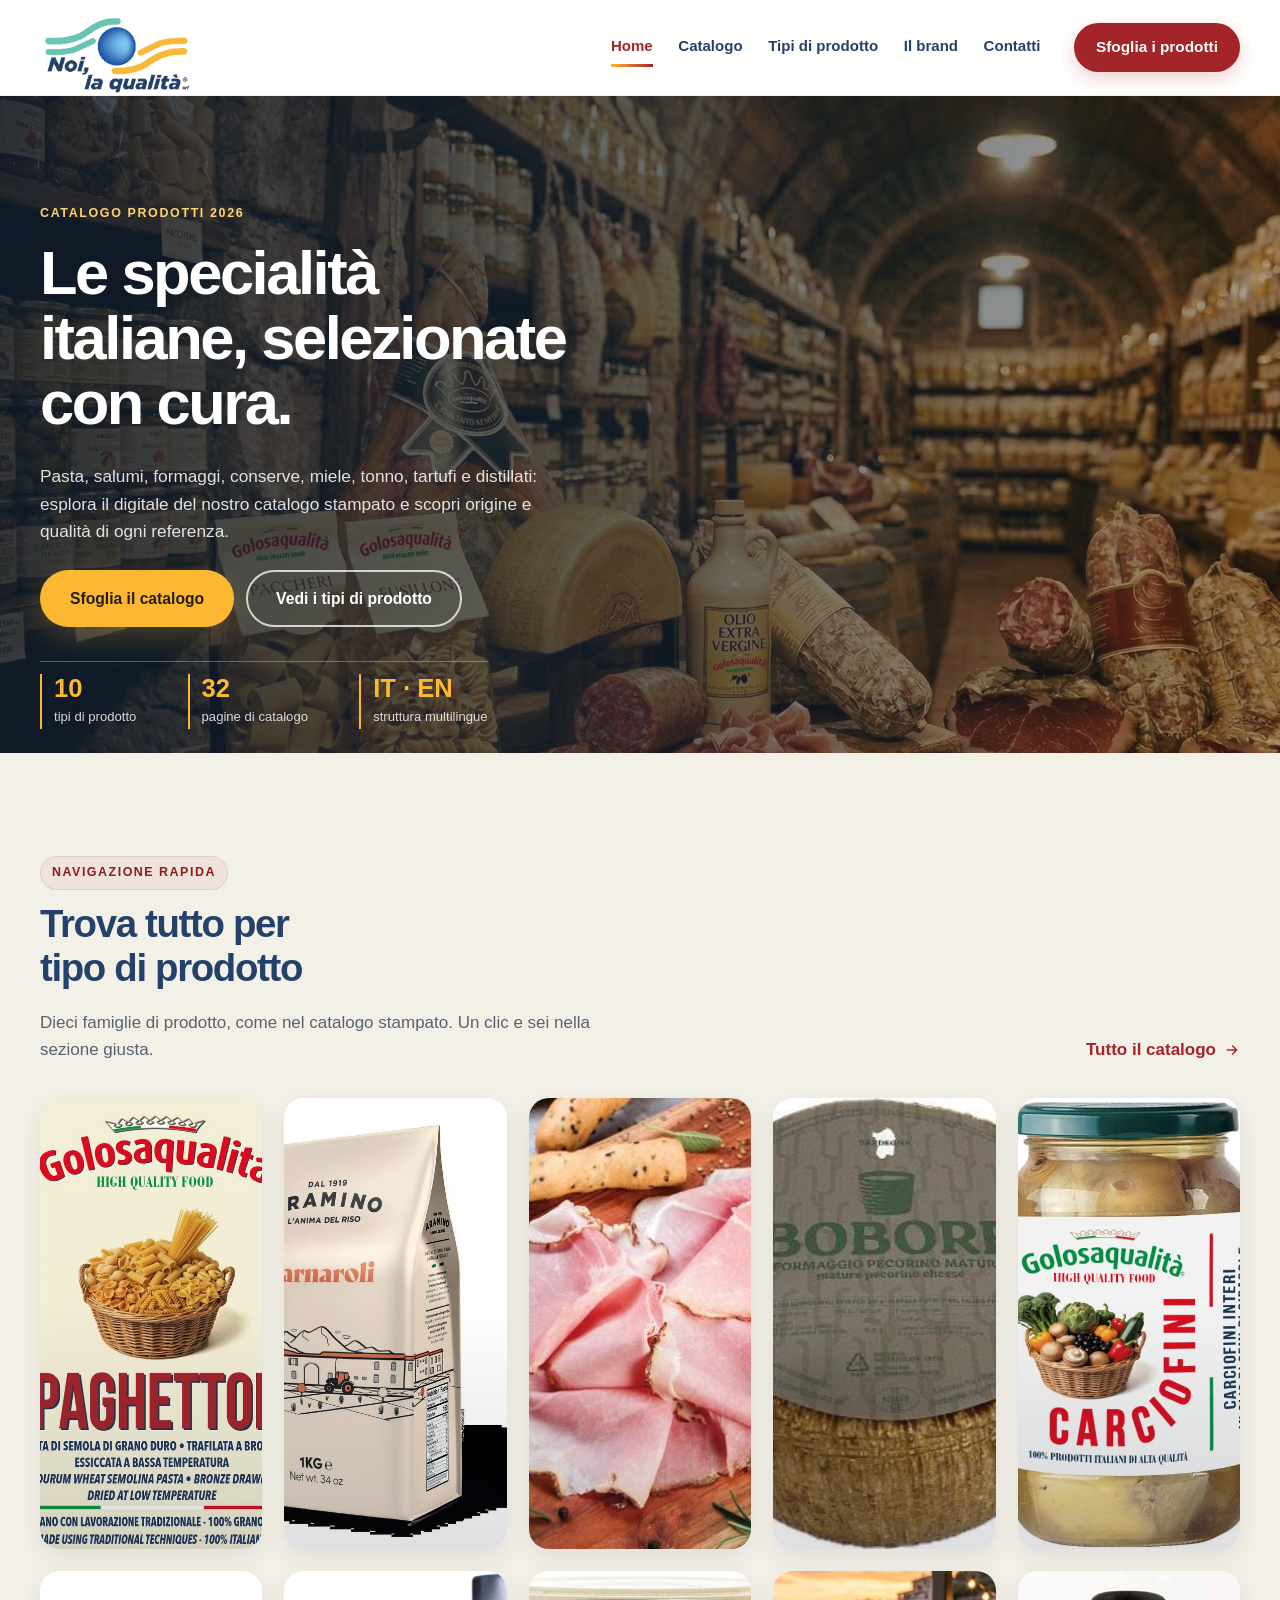
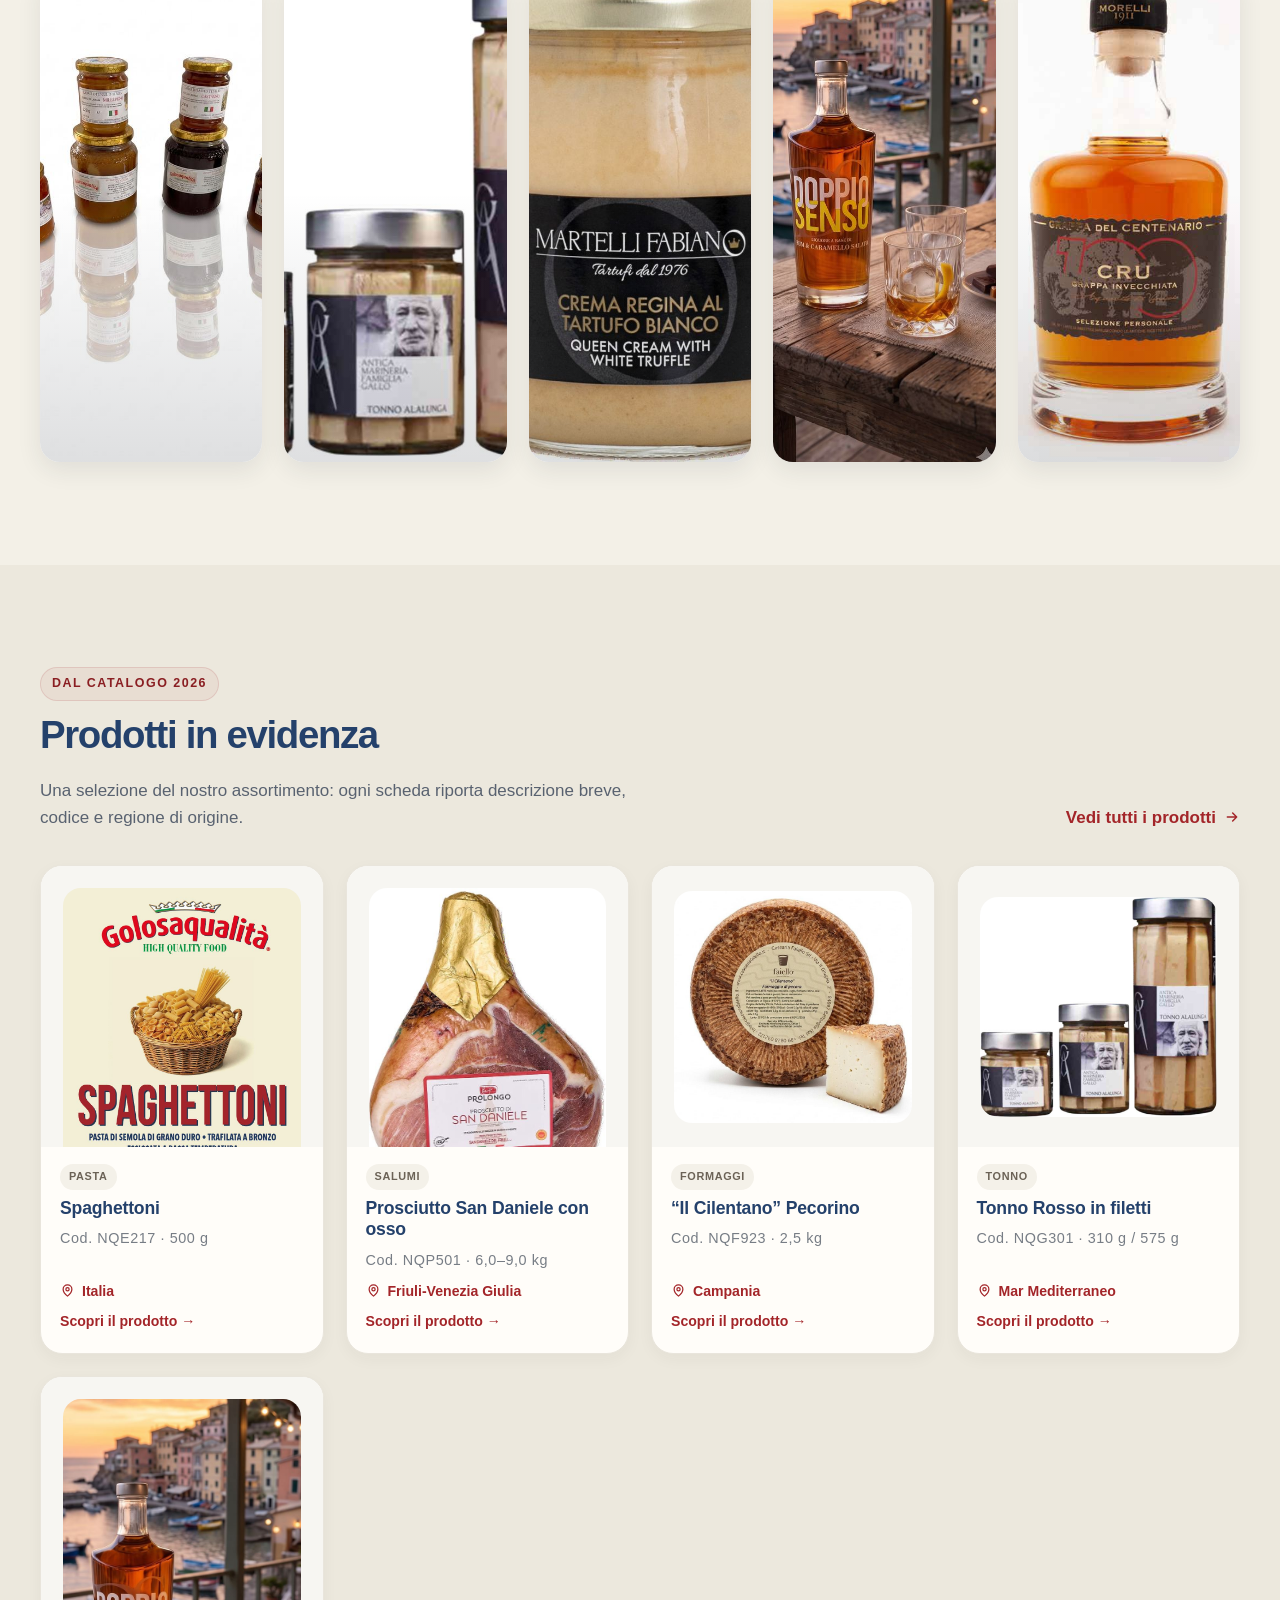
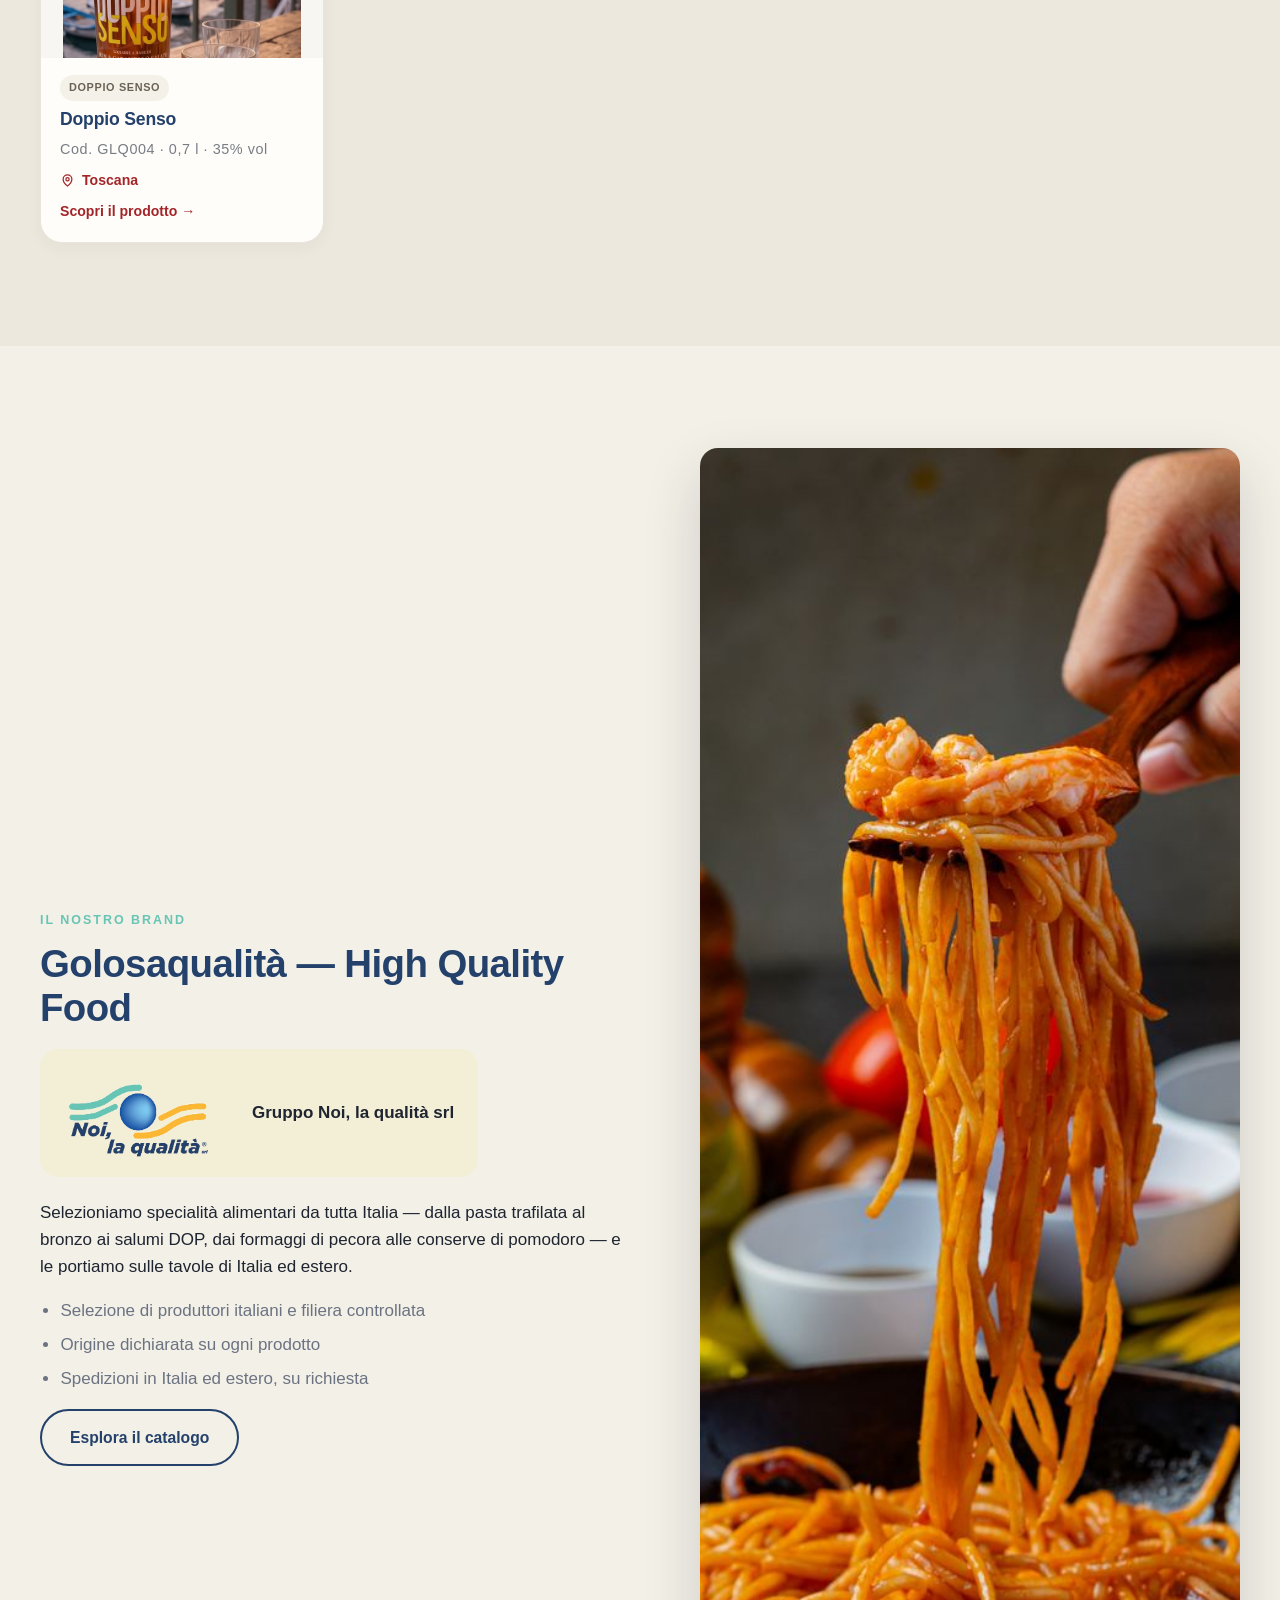
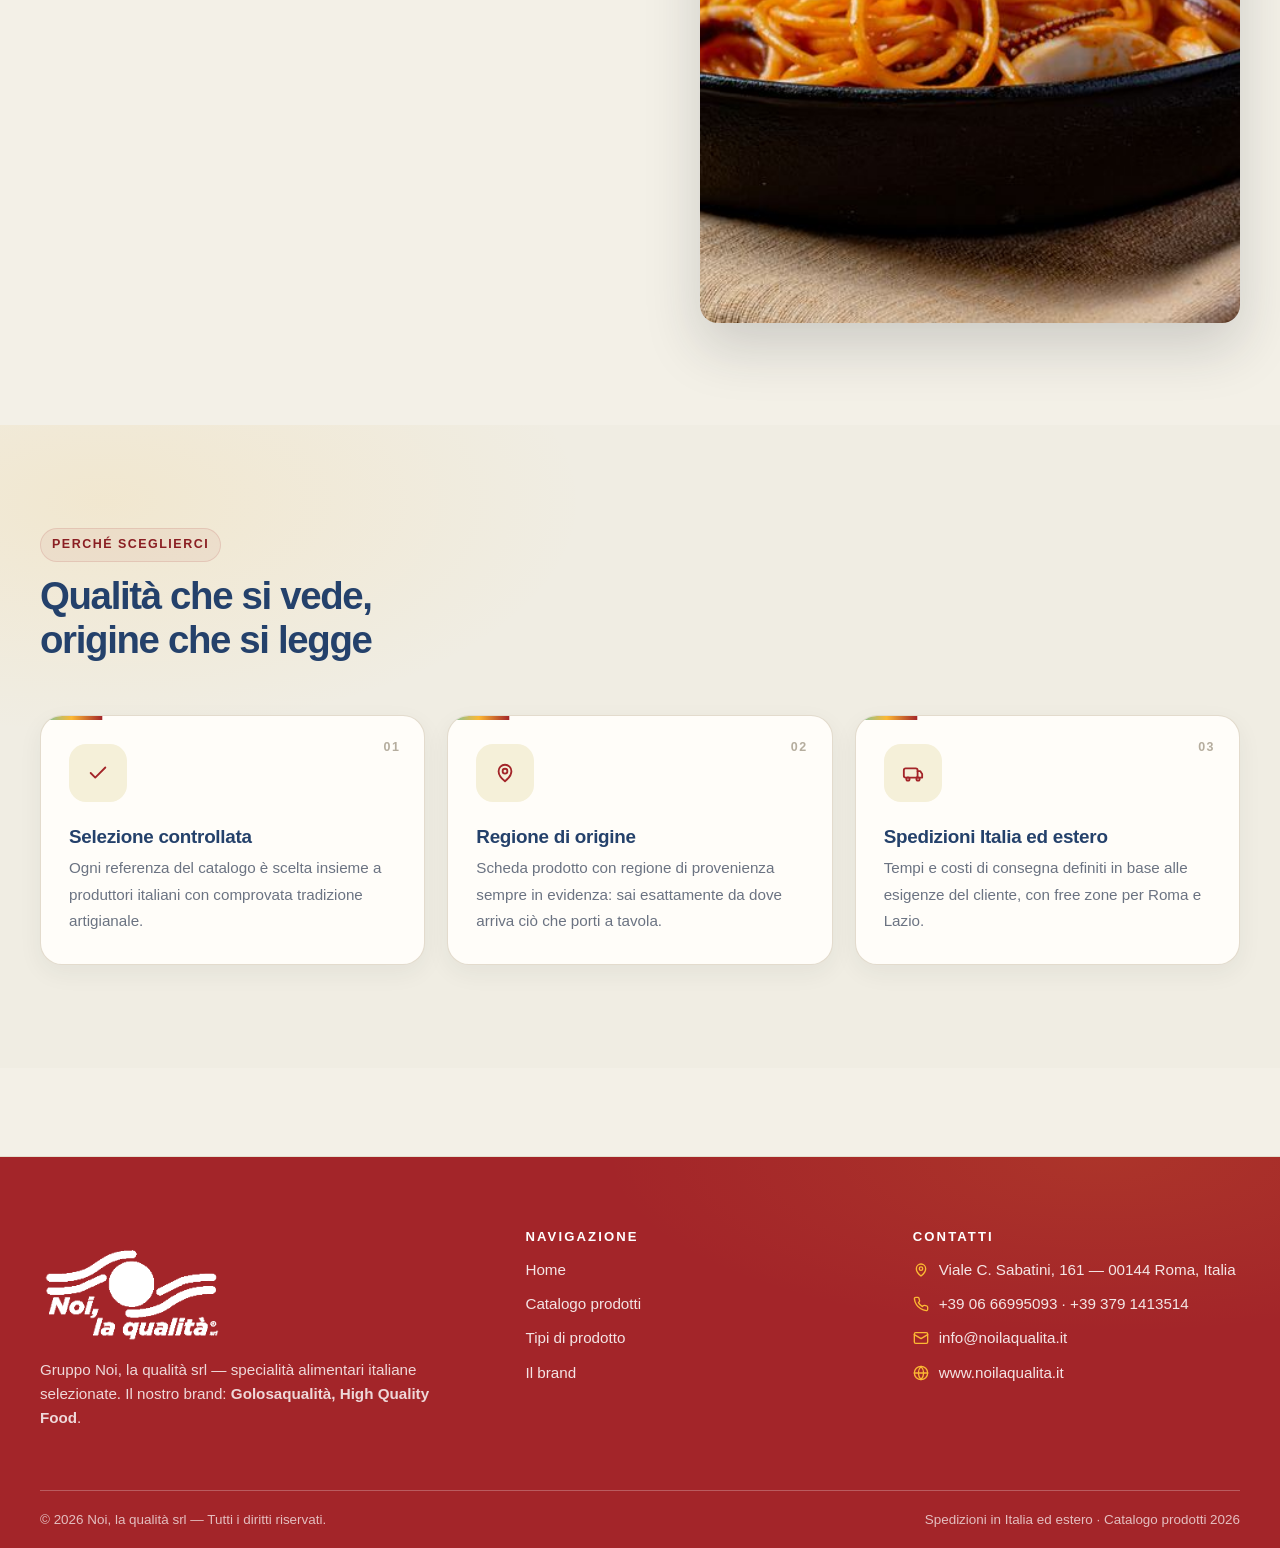
==== commit 500d70f7: "Restructure: serve static site from repo root for GitHub Pages" ====
--- a/index.html
+++ b/index.html
@@ -1,13 +1,275 @@
-﻿<!doctype html>
-<html lang="en">
+<!DOCTYPE html>
+<html lang="it">
 <head>
-  <meta charset="utf-8">
+  <meta charset="UTF-8">
   <meta name="viewport" content="width=device-width, initial-scale=1">
-  <meta http-equiv="refresh" content="0; url=site/index.html">
-  <title>Noi la qualita</title>
-  <link rel="canonical" href="site/index.html">
+  <title>Noi, la qualità — Catalogo di specialità alimentari italiane</title>
+  <meta name="description" content="Catalogo digitale Golosaqualità e Noi, la qualità: pasta, salumi, formaggi, conserve, miele, tonno, tartufi e distillati italiani. Scopri origine e qualità di ogni prodotto.">
+  <link rel="canonical" href="https://www.noilaqualita.it/">
+  <link rel="icon" type="image/png" href="assets/img/favicon.png">
+  <meta property="og:type" content="website">
+  <meta property="og:title" content="Noi, la qualità — Catalogo di specialità alimentari italiane">
+  <meta property="og:description" content="Pasta, salumi, formaggi, conserve e distillati: scopri il catalogo 2026.">
+  <meta property="og:image" content="assets/img/hero-cellar.jpg">
+  <meta property="og:locale" content="it_IT">
+  <link rel="preload" as="image" href="assets/img/hero-cellar.jpg">
+  <link rel="stylesheet" href="assets/css/style.css">
 </head>
 <body>
-  <p>Opening the website... <a href="site/index.html">Continue to the website</a></p>
+  <header class="site-header">
+    <div class="container header-inner">
+      <a class="brand" href="index.html" aria-label="Noi, la qualità — Home">
+        <img src="assets/img/logo.png" alt="Noi, la qualità — High Quality Food" width="190" height="103">
+      </a>
+      <button class="nav-toggle" aria-expanded="false" aria-controls="main-nav" aria-label="Apri il menu">
+        <svg width="26" height="26" viewBox="0 0 24 24" fill="none" stroke="#24416B" stroke-width="2.2" stroke-linecap="round" aria-hidden="true"><path d="M4 7h16M4 12h16M4 17h16"/></svg>
+      </button>
+      <nav class="main-nav" id="main-nav" aria-label="Menu principale">
+        <a href="index.html" class="current">Home</a>
+        <a href="catalogo.html">Catalogo</a>
+        <a href="index.html#tipi">Tipi di prodotto</a>
+        <a href="index.html#brand">Il brand</a>
+        <a href="index.html#contatti">Contatti</a>
+        <a class="btn btn-primary nav-cta" href="catalogo.html">Sfoglia i prodotti</a>
+      </nav>
+    </div>
+  </header>
+
+  <main>
+    <!-- Hero -->
+    <section class="hero">
+      <img class="hero-media" src="assets/img/hero-cellar.jpg" alt="Bottega italiana con salumi, formaggi e conserve" fetchpriority="high">
+      <div class="container">
+        <div class="hero-inner">
+          <span class="eyebrow on-dark">Catalogo prodotti 2026</span>
+          <h1>Le specialità italiane, selezionate con cura.</h1>
+          <p class="lead">Pasta, salumi, formaggi, conserve, miele, tonno, tartufi e distillati: esplora il digitale del nostro catalogo stampato e scopri origine e qualità di ogni referenza.</p>
+          <div class="hero-actions">
+            <a class="btn btn-primary" href="catalogo.html">Sfoglia il catalogo</a>
+            <a class="btn btn-ghost" href="#tipi">Vedi i tipi di prodotto</a>
+          </div>
+        </div>
+        <div class="hero-stats">
+          <div class="stat"><strong>10</strong><span>tipi di prodotto</span></div>
+          <div class="stat"><strong>32</strong><span>pagine di catalogo</span></div>
+          <div class="stat"><strong>IT · EN</strong><span>struttura multilingue</span></div>
+        </div>
+      </div>
+    </section>
+
+    <!-- Tipi di prodotto -->
+    <section class="section" id="tipi">
+      <div class="container">
+        <div class="section-head">
+          <div>
+            <span class="eyebrow">Navigazione rapida</span>
+            <h2>Trova tutto per tipo di prodotto</h2>
+            <p>Dieci famiglie di prodotto, come nel catalogo stampato. Un clic e sei nella sezione giusta.</p>
+          </div>
+          <a class="link-all" href="catalogo.html">Tutto il catalogo
+            <svg width="16" height="16" viewBox="0 0 24 24" fill="none" stroke="currentColor" stroke-width="2.2" stroke-linecap="round" stroke-linejoin="round" aria-hidden="true"><path d="M5 12h14M13 6l6 6-6 6"/></svg>
+          </a>
+        </div>
+        <div class="cat-grid">
+          <a class="cat-card" href="catalogo.html?type=pasta"><span class="thumb"><img src="assets/img/cat-pasta.jpg" alt="Pasta" loading="lazy" width="900" height="900"></span><span class="label">Pasta <svg width="16" height="16" viewBox="0 0 24 24" fill="none" stroke="currentColor" stroke-width="2.2" stroke-linecap="round" stroke-linejoin="round" aria-hidden="true"><path d="M5 12h14M13 6l6 6-6 6"/></svg></span></a>
+          <a class="cat-card" href="catalogo.html?type=riso"><span class="thumb"><img src="assets/img/cat-riso.jpg" alt="Riso" loading="lazy" width="786" height="900"></span><span class="label">Riso <svg width="16" height="16" viewBox="0 0 24 24" fill="none" stroke="currentColor" stroke-width="2.2" stroke-linecap="round" stroke-linejoin="round" aria-hidden="true"><path d="M5 12h14M13 6l6 6-6 6"/></svg></span></a>
+          <a class="cat-card" href="catalogo.html?type=salumi"><span class="thumb"><img src="assets/img/cat-salumi.jpg" alt="Salumi" loading="lazy" width="588" height="455"></span><span class="label">Salumi <svg width="16" height="16" viewBox="0 0 24 24" fill="none" stroke="currentColor" stroke-width="2.2" stroke-linecap="round" stroke-linejoin="round" aria-hidden="true"><path d="M5 12h14M13 6l6 6-6 6"/></svg></span></a>
+          <a class="cat-card" href="catalogo.html?type=formaggi"><span class="thumb"><img src="assets/img/cat-formaggi.jpg" alt="Formaggi" loading="lazy" width="328" height="312"></span><span class="label">Formaggi <svg width="16" height="16" viewBox="0 0 24 24" fill="none" stroke="currentColor" stroke-width="2.2" stroke-linecap="round" stroke-linejoin="round" aria-hidden="true"><path d="M5 12h14M13 6l6 6-6 6"/></svg></span></a>
+          <a class="cat-card" href="catalogo.html?type=sottoli"><span class="thumb"><img src="assets/img/cat-sottoli.jpg" alt="Sottoli" loading="lazy" width="452" height="800"></span><span class="label">Sottoli <svg width="16" height="16" viewBox="0 0 24 24" fill="none" stroke="currentColor" stroke-width="2.2" stroke-linecap="round" stroke-linejoin="round" aria-hidden="true"><path d="M5 12h14M13 6l6 6-6 6"/></svg></span></a>
+          <a class="cat-card" href="catalogo.html?type=miele"><span class="thumb"><img src="assets/img/cat-miele.jpg" alt="Miele" loading="lazy" width="675" height="900"></span><span class="label">Miele <svg width="16" height="16" viewBox="0 0 24 24" fill="none" stroke="currentColor" stroke-width="2.2" stroke-linecap="round" stroke-linejoin="round" aria-hidden="true"><path d="M5 12h14M13 6l6 6-6 6"/></svg></span></a>
+          <a class="cat-card" href="catalogo.html?type=tonno"><span class="thumb"><img src="assets/img/cat-tonno.jpg" alt="Tonno" loading="lazy" width="874" height="809"></span><span class="label">Tonno <svg width="16" height="16" viewBox="0 0 24 24" fill="none" stroke="currentColor" stroke-width="2.2" stroke-linecap="round" stroke-linejoin="round" aria-hidden="true"><path d="M5 12h14M13 6l6 6-6 6"/></svg></span></a>
+          <a class="cat-card" href="catalogo.html?type=tartufi"><span class="thumb"><img src="assets/img/cat-tartufi.jpg" alt="Tartufi" loading="lazy" width="622" height="900"></span><span class="label">Tartufi <svg width="16" height="16" viewBox="0 0 24 24" fill="none" stroke="currentColor" stroke-width="2.2" stroke-linecap="round" stroke-linejoin="round" aria-hidden="true"><path d="M5 12h14M13 6l6 6-6 6"/></svg></span></a>
+          <a class="cat-card" href="catalogo.html?type=doppio-senso"><span class="thumb"><img src="assets/img/cat-doppio-senso.jpg" alt="Doppio Senso" loading="lazy" width="462" height="900"></span><span class="label">Doppio Senso <svg width="16" height="16" viewBox="0 0 24 24" fill="none" stroke="currentColor" stroke-width="2.2" stroke-linecap="round" stroke-linejoin="round" aria-hidden="true"><path d="M5 12h14M13 6l6 6-6 6"/></svg></span></a>
+          <a class="cat-card" href="catalogo.html?type=alcolici"><span class="thumb"><img src="assets/img/cat-alcolici.jpg" alt="Alcolici" loading="lazy" width="495" height="744"></span><span class="label">Alcolici <svg width="16" height="16" viewBox="0 0 24 24" fill="none" stroke="currentColor" stroke-width="2.2" stroke-linecap="round" stroke-linejoin="round" aria-hidden="true"><path d="M5 12h14M13 6l6 6-6 6"/></svg></span></a>
+        </div>
+      </div>
+    </section>
+
+    <!-- Prodotti in evidenza -->
+    <section class="section alt" id="prodotti">
+      <div class="container">
+        <div class="section-head">
+          <div>
+            <span class="eyebrow">Dal catalogo 2026</span>
+            <h2>Prodotti in evidenza</h2>
+            <p>Una selezione del nostro assortimento: ogni scheda riporta descrizione breve, codice e regione di origine.</p>
+          </div>
+          <a class="link-all" href="catalogo.html">Vedi tutti i prodotti
+            <svg width="16" height="16" viewBox="0 0 24 24" fill="none" stroke="currentColor" stroke-width="2.2" stroke-linecap="round" stroke-linejoin="round" aria-hidden="true"><path d="M5 12h14M13 6l6 6-6 6"/></svg>
+          </a>
+        </div>
+        <div class="product-grid">
+          <article class="product-card">
+            <a href="prodotto.html">
+              <span class="thumb"><img src="assets/img/spaghettoni-1.jpg" alt="Spaghettoni Golosaqualità" loading="lazy" width="844" height="1149"></span>
+              <span class="body">
+                <span class="badge">Pasta</span>
+                <h3>Spaghettoni</h3>
+                <span class="sku">Cod. NQE217 · 500 g</span>
+                <span class="region"><svg width="15" height="15" viewBox="0 0 24 24" fill="none" stroke="currentColor" stroke-width="2" stroke-linecap="round" stroke-linejoin="round" aria-hidden="true"><path d="M12 21s-7-5.6-7-11a7 7 0 1 1 14 0c0 5.4-7 11-7 11z"/><circle cx="12" cy="10" r="2.6"/></svg> Italia</span>
+                <span class="more">Scopri il prodotto →</span>
+              </span>
+            </a>
+          </article>
+          <article class="product-card">
+            <a href="prodotto.html">
+              <span class="thumb"><img src="assets/img/san-daniele-1.jpg" alt="Prosciutto San Daniele con osso" loading="lazy" width="596" height="807"></span>
+              <span class="body">
+                <span class="badge">Salumi</span>
+                <h3>Prosciutto San Daniele con osso</h3>
+                <span class="sku">Cod. NQP501 · 6,0–9,0 kg</span>
+                <span class="region"><svg width="15" height="15" viewBox="0 0 24 24" fill="none" stroke="currentColor" stroke-width="2" stroke-linecap="round" stroke-linejoin="round" aria-hidden="true"><path d="M12 21s-7-5.6-7-11a7 7 0 1 1 14 0c0 5.4-7 11-7 11z"/><circle cx="12" cy="10" r="2.6"/></svg> Friuli-Venezia Giulia</span>
+                <span class="more">Scopri il prodotto →</span>
+              </span>
+            </a>
+          </article>
+          <article class="product-card">
+            <a href="prodotto.html">
+              <span class="thumb"><img src="assets/img/cilentano-1.jpg" alt="Il Cilentano pecorino semistagionato" loading="lazy" width="766" height="748"></span>
+              <span class="body">
+                <span class="badge">Formaggi</span>
+                <h3>“Il Cilentano” Pecorino</h3>
+                <span class="sku">Cod. NQF923 · 2,5 kg</span>
+                <span class="region"><svg width="15" height="15" viewBox="0 0 24 24" fill="none" stroke="currentColor" stroke-width="2" stroke-linecap="round" stroke-linejoin="round" aria-hidden="true"><path d="M12 21s-7-5.6-7-11a7 7 0 1 1 14 0c0 5.4-7 11-7 11z"/><circle cx="12" cy="10" r="2.6"/></svg> Campania</span>
+                <span class="more">Scopri il prodotto →</span>
+              </span>
+            </a>
+          </article>
+          <article class="product-card">
+            <a href="prodotto.html">
+              <span class="thumb"><img src="assets/img/tonno-1.jpg" alt="Tonno rosso in conserve" loading="lazy" width="874" height="809"></span>
+              <span class="body">
+                <span class="badge">Tonno</span>
+                <h3>Tonno Rosso in filetti</h3>
+                <span class="sku">Cod. NQG301 · 310 g / 575 g</span>
+                <span class="region"><svg width="15" height="15" viewBox="0 0 24 24" fill="none" stroke="currentColor" stroke-width="2" stroke-linecap="round" stroke-linejoin="round" aria-hidden="true"><path d="M12 21s-7-5.6-7-11a7 7 0 1 1 14 0c0 5.4-7 11-7 11z"/><circle cx="12" cy="10" r="2.6"/></svg> Mar Mediterraneo</span>
+                <span class="more">Scopri il prodotto →</span>
+              </span>
+            </a>
+          </article>
+          <article class="product-card">
+            <a href="prodotto.html">
+              <span class="thumb"><img src="assets/img/doppio-senso-1.jpg" alt="Doppio Senso rum al caramello salato" loading="lazy" width="616" height="1200"></span>
+              <span class="body">
+                <span class="badge">Doppio Senso</span>
+                <h3>Doppio Senso</h3>
+                <span class="sku">Cod. GLQ004 · 0,7 l · 35% vol</span>
+                <span class="region"><svg width="15" height="15" viewBox="0 0 24 24" fill="none" stroke="currentColor" stroke-width="2" stroke-linecap="round" stroke-linejoin="round" aria-hidden="true"><path d="M12 21s-7-5.6-7-11a7 7 0 1 1 14 0c0 5.4-7 11-7 11z"/><circle cx="12" cy="10" r="2.6"/></svg> Toscana</span>
+                <span class="more">Scopri il prodotto →</span>
+              </span>
+            </a>
+          </article>
+        </div>
+      </div>
+    </section>
+
+    <!-- Il brand -->
+    <section class="section" id="brand">
+      <div class="container">
+        <div class="story">
+          <div>
+            <span class="eyebrow">Il nostro brand</span>
+            <h2>Golosaqualità — High Quality Food</h2>
+            <div class="logo-strip">
+              <img src="assets/img/logo.png" alt="Noi, la qualità" loading="lazy" width="170" height="92">
+              <strong>Gruppo Noi, la qualità srl</strong>
+            </div>
+            <p>Selezioniamo specialità alimentari da tutta Italia — dalla pasta trafilata al bronzo ai salumi DOP, dai formaggi di pecora alle conserve di pomodoro — e le portiamo sulle tavole di Italia ed estero.</p>
+            <ul>
+              <li>Selezione di produttori italiani e filiera controllata</li>
+              <li>Origine dichiarata su ogni prodotto</li>
+              <li>Spedizioni in Italia ed estero, su richiesta</li>
+            </ul>
+            <a class="btn btn-outline" href="catalogo.html">Esplora il catalogo</a>
+          </div>
+          <div class="story-media">
+            <img src="assets/img/spaghettoni-4.jpg" alt="Spaghettoni al pomodoro, piatto della tradizione" loading="lazy" width="439" height="1200">
+          </div>
+        </div>
+      </div>
+    </section>
+
+    <!-- Valori -->
+    <section class="section alt">
+      <div class="container">
+        <div class="section-head">
+          <div>
+            <span class="eyebrow">Perché sceglierci</span>
+            <h2>Qualità che si vede, origine che si legge</h2>
+          </div>
+        </div>
+        <div class="values-grid">
+          <div class="value-card" tabindex="0">
+            <div class="ico"><svg width="22" height="22" viewBox="0 0 24 24" fill="none" stroke="currentColor" stroke-width="2" stroke-linecap="round" stroke-linejoin="round" aria-hidden="true"><path d="M20 6 9 17l-5-5"/></svg></div>
+            <h3>Selezione controllata</h3>
+            <p>Ogni referenza del catalogo è scelta insieme a produttori italiani con comprovata tradizione artigianale.</p>
+          </div>
+          <div class="value-card" tabindex="0">
+            <div class="ico"><svg width="22" height="22" viewBox="0 0 24 24" fill="none" stroke="currentColor" stroke-width="2" stroke-linecap="round" stroke-linejoin="round" aria-hidden="true"><path d="M12 21s-7-5.6-7-11a7 7 0 1 1 14 0c0 5.4-7 11-7 11z"/><circle cx="12" cy="10" r="2.6"/></svg></div>
+            <h3>Regione di origine</h3>
+            <p>Scheda prodotto con regione di provenienza sempre in evidenza: sai esattamente da dove arriva ciò che porti a tavola.</p>
+          </div>
+          <div class="value-card" tabindex="0">
+            <div class="ico"><svg width="22" height="22" viewBox="0 0 24 24" fill="none" stroke="currentColor" stroke-width="2" stroke-linecap="round" stroke-linejoin="round" aria-hidden="true"><rect x="2" y="7" width="15" height="10" rx="2"/><path d="M17 10h3l2 3v4h-5"/><circle cx="6.5" cy="18.5" r="1.8"/><circle cx="17.5" cy="18.5" r="1.8"/></svg></div>
+            <h3>Spedizioni Italia ed estero</h3>
+            <p>Tempi e costi di consegna definiti in base alle esigenze del cliente, con free zone per Roma e Lazio.</p>
+          </div>
+        </div>
+      </div>
+    </section>
+  </main>
+
+  <footer class="site-footer" id="contatti">
+    <div class="container footer-top">
+      <div>
+        <img class="footer-logo" src="assets/img/logo-white.png" alt="Noi, la qualità" loading="lazy" width="210" height="113">
+        <p>Gruppo Noi, la qualità srl — specialità alimentari italiane selezionate. Il nostro brand: <strong>Golosaqualità, High Quality Food</strong>.</p>
+      </div>
+      <div>
+        <h4>Navigazione</h4>
+        <ul>
+          <li><a href="index.html">Home</a></li>
+          <li><a href="catalogo.html">Catalogo prodotti</a></li>
+          <li><a href="index.html#tipi">Tipi di prodotto</a></li>
+          <li><a href="index.html#brand">Il brand</a></li>
+        </ul>
+      </div>
+      <div>
+        <h4>Contatti</h4>
+        <ul class="footer-contact">
+          <li><svg width="16" height="16" viewBox="0 0 24 24" fill="none" stroke="currentColor" stroke-width="2" stroke-linecap="round" stroke-linejoin="round" aria-hidden="true"><path d="M12 21s-7-5.6-7-11a7 7 0 1 1 14 0c0 5.4-7 11-7 11z"/><circle cx="12" cy="10" r="2.6"/></svg><span>Viale C. Sabatini, 161 — 00144 Roma, Italia</span></li>
+          <li><svg width="16" height="16" viewBox="0 0 24 24" fill="none" stroke="currentColor" stroke-width="2" stroke-linecap="round" stroke-linejoin="round" aria-hidden="true"><path d="M22 16.9v3a2 2 0 0 1-2.2 2 19.8 19.8 0 0 1-8.6-3.1 19.5 19.5 0 0 1-6-6A19.8 19.8 0 0 1 2.1 4.2 2 2 0 0 1 4.1 2h3a2 2 0 0 1 2 1.7c.1 1 .4 2 .7 2.9a2 2 0 0 1-.5 2.1L8.1 9.9a16 16 0 0 0 6 6l1.2-1.2a2 2 0 0 1 2.1-.5c.9.3 1.9.6 2.9.7a2 2 0 0 1 1.7 2z"/></svg><span><a href="tel:+390666995093">+39 06 66995093</a> · <a href="tel:+393791413514">+39 379 1413514</a></span></li>
+          <li><svg width="16" height="16" viewBox="0 0 24 24" fill="none" stroke="currentColor" stroke-width="2" stroke-linecap="round" stroke-linejoin="round" aria-hidden="true"><rect x="2" y="4" width="20" height="16" rx="2"/><path d="m22 7-10 6L2 7"/></svg><span><a href="mailto:info@noilaqualita.it">info@noilaqualita.it</a></span></li>
+          <li><svg width="16" height="16" viewBox="0 0 24 24" fill="none" stroke="currentColor" stroke-width="2" stroke-linecap="round" stroke-linejoin="round" aria-hidden="true"><circle cx="12" cy="12" r="10"/><path d="M2 12h20M12 2a15.3 15.3 0 0 1 4 10 15.3 15.3 0 0 1-4 10 15.3 15.3 0 0 1-4-10 15.3 15.3 0 0 1 4-10z"/></svg><span><a href="https://www.noilaqualita.it">www.noilaqualita.it</a></span></li>
+        </ul>
+      </div>
+    </div>
+    <div class="container footer-bottom">
+      <span>© 2026 Noi, la qualità srl — Tutti i diritti riservati.</span>
+      <span>Spedizioni in Italia ed estero · Catalogo prodotti 2026</span>
+    </div>
+  </footer>
+
+  <script type="application/ld+json">
+  {
+    "@context": "https://schema.org",
+    "@type": "Organization",
+    "name": "Noi, la qualità srl",
+    "url": "https://www.noilaqualita.it",
+    "email": "info@noilaqualita.it",
+    "telephone": "+39 06 66995093",
+    "address": {
+      "@type": "PostalAddress",
+      "streetAddress": "Viale C. Sabatini, 161",
+      "addressLocality": "Roma",
+      "postalCode": "00144",
+      "addressCountry": "IT"
+    }
+  }
+  </script>
+  <script src="assets/js/main.js" defer></script>
 </body>
-</html>
+</html>
+
+
+
--- a/assets/css/style.css
+++ b/assets/css/style.css
@@ -0,0 +1,1323 @@
+/* ============================================================
+   Noi, la qualità — Catalogo digitale
+   Design system stylesheet (static concept → WP theme source)
+   Palette: red #A32529 · navy #24416B · teal #67C5B5
+            amber #FCB833 · cream #F3EFD6
+   ============================================================ */
+
+:root {
+  --red: #A32529;
+  --red-dark: #8A1E22;
+  --navy: #24416B;
+  --teal: #67C5B5;
+  --amber: #FCB833;
+  --cream: #F3EFD6;
+  --paper: #FFFFFF;
+  --bg: #FBFAF6;
+  --ink: #1E2430;
+  --muted: #6B7382;
+  --line: #E8E3D5;
+  --radius: 14px;
+  --radius-sm: 9px;
+  --shadow-sm: 0 1px 3px rgba(30, 36, 48, .07);
+  --shadow-md: 0 10px 30px rgba(30, 36, 48, .10);
+  --container: 1200px;
+  --font-sans: -apple-system, BlinkMacSystemFont, "Segoe UI", Roboto,
+               "Helvetica Neue", Arial, sans-serif;
+  --transition: .22s ease;
+}
+
+/* ---------- Reset / base ---------- */
+*, *::before, *::after { box-sizing: border-box; }
+
+html { scroll-behavior: smooth; }
+
+body {
+  margin: 0;
+  font-family: var(--font-sans);
+  font-size: 17px;
+  line-height: 1.6;
+  color: var(--ink);
+  background: var(--bg);
+  -webkit-font-smoothing: antialiased;
+  text-rendering: optimizeLegibility;
+}
+
+img { max-width: 100%; height: auto; display: block; }
+
+a { color: var(--red); text-decoration: none; transition: color var(--transition); }
+a:hover { color: var(--red-dark); }
+
+h1, h2, h3, h4 {
+  margin: 0 0 .5em;
+  line-height: 1.15;
+  font-weight: 800;
+  letter-spacing: -.015em;
+  color: var(--navy);
+}
+h1 { font-size: clamp(2rem, 4.5vw, 3.4rem); }
+h2 { font-size: clamp(1.6rem, 3vw, 2.4rem); }
+h3 { font-size: 1.25rem; }
+
+p { margin: 0 0 1em; }
+
+:focus-visible {
+  outline: 3px solid var(--teal);
+  outline-offset: 2px;
+  border-radius: 4px;
+}
+
+.container {
+  width: min(var(--container), calc(100% - 40px));
+  margin-inline: auto;
+}
+
+.eyebrow {
+  display: inline-block;
+  font-size: .78rem;
+  font-weight: 700;
+  letter-spacing: .16em;
+  text-transform: uppercase;
+  color: var(--teal);
+  margin-bottom: .7rem;
+}
+.eyebrow.on-dark { color: var(--amber); }
+
+.section { padding: clamp(48px, 7vw, 88px) 0; }
+.section.alt { background: var(--paper); }
+
+.section-head {
+  display: flex;
+  align-items: flex-end;
+  justify-content: space-between;
+  gap: 24px;
+  margin-bottom: clamp(28px, 4vw, 44px);
+}
+.section-head p { color: var(--muted); margin: 0; max-width: 56ch; }
+
+.link-all {
+  font-weight: 700;
+  white-space: nowrap;
+  display: inline-flex;
+  align-items: center;
+  gap: 8px;
+}
+.link-all svg { transition: transform var(--transition); }
+.link-all:hover svg { transform: translateX(4px); }
+
+/* ---------- Buttons ---------- */
+.btn {
+  display: inline-flex;
+  align-items: center;
+  justify-content: center;
+  gap: 10px;
+  padding: 14px 28px;
+  border-radius: 999px;
+  font-weight: 700;
+  font-size: .98rem;
+  border: 2px solid transparent;
+  cursor: pointer;
+  transition: background var(--transition), color var(--transition),
+              border-color var(--transition), transform var(--transition);
+}
+.btn:active { transform: translateY(1px); }
+
+.btn-primary { background: var(--red); color: #fff; }
+.btn-primary:hover { background: var(--red-dark); color: #fff; }
+
+.btn-ghost {
+  background: transparent;
+  color: #fff;
+  border-color: rgba(255, 255, 255, .55);
+}
+.btn-ghost:hover { background: rgba(255, 255, 255, .14); color: #fff; }
+
+.btn-outline {
+  background: transparent;
+  color: var(--navy);
+  border-color: var(--navy);
+}
+.btn-outline:hover { background: var(--navy); color: #fff; }
+
+/* ---------- Header ---------- */
+.site-header {
+  position: sticky;
+  top: 0;
+  z-index: 60;
+  background: rgba(255, 255, 255, .94);
+  backdrop-filter: blur(8px);
+  border-bottom: 1px solid var(--line);
+}
+
+.header-inner {
+  display: flex;
+  align-items: center;
+  justify-content: space-between;
+  gap: 20px;
+  min-height: 76px;
+}
+
+.brand { display: inline-flex; align-items: center; }
+.brand img { width: 190px; height: auto; }
+
+.main-nav { display: flex; align-items: center; gap: 30px; }
+.main-nav a {
+  color: var(--navy);
+  font-weight: 600;
+  font-size: .96rem;
+  padding: 6px 0;
+  border-bottom: 3px solid transparent;
+}
+.main-nav a:hover,
+.main-nav .current {
+  color: var(--red);
+  border-bottom-color: var(--amber);
+}
+
+.nav-cta { margin-left: 8px; padding: 10px 22px; font-size: .9rem; }
+
+.nav-toggle {
+  display: none;
+  background: none;
+  border: 0;
+  padding: 10px;
+  cursor: pointer;
+}
+.nav-toggle svg { display: block; }
+
+/* ---------- Hero ---------- */
+.hero {
+  position: relative;
+  color: #fff;
+  background: var(--navy);
+  overflow: hidden;
+}
+.hero-media {
+  position: absolute;
+  inset: 0;
+  width: 100%;
+  height: 100%;
+  object-fit: cover;
+}
+.hero::after {
+  content: "";
+  position: absolute;
+  inset: 0;
+  background: linear-gradient(100deg, rgba(20, 24, 34, .88) 0%,
+              rgba(20, 24, 34, .55) 46%, rgba(163, 37, 41, .35) 100%);
+}
+.hero-inner {
+  position: relative;
+  z-index: 1;
+  padding: clamp(70px, 11vw, 150px) 0 clamp(56px, 8vw, 110px);
+  max-width: 720px;
+}
+.hero h1 { color: #fff; margin-bottom: .45em; }
+.hero p.lead {
+  font-size: clamp(1.02rem, 1.6vw, 1.2rem);
+  color: rgba(255, 255, 255, .88);
+  max-width: 56ch;
+}
+.hero-actions { display: flex; flex-wrap: wrap; gap: 14px; margin-top: 30px; }
+
+.hero-stats {
+  position: relative;
+  z-index: 1;
+  display: flex;
+  flex-wrap: wrap;
+  gap: clamp(24px, 5vw, 64px);
+  padding-bottom: clamp(36px, 5vw, 64px);
+}
+.stat strong {
+  display: block;
+  font-size: clamp(1.6rem, 3vw, 2.3rem);
+  font-weight: 800;
+  color: var(--amber);
+  line-height: 1.1;
+}
+.stat span { font-size: .9rem; color: rgba(255, 255, 255, .82); }
+
+/* ---------- Category grid ---------- */
+.cat-grid {
+  display: grid;
+  grid-template-columns: repeat(auto-fill, minmax(180px, 1fr));
+  gap: 22px;
+}
+
+.cat-card {
+  position: relative;
+  display: block;
+  background: var(--paper);
+  border: 1px solid var(--line);
+  border-radius: var(--radius);
+  overflow: hidden;
+  box-shadow: var(--shadow-sm);
+  transition: transform var(--transition), box-shadow var(--transition);
+}
+.cat-card:hover { transform: translateY(-5px); box-shadow: var(--shadow-md); color: inherit; }
+
+.cat-card .thumb {
+  aspect-ratio: 4 / 3.4;
+  background: var(--cream);
+  overflow: hidden;
+}
+.cat-card .thumb img {
+  width: 100%;
+  height: 100%;
+  object-fit: cover;
+  transition: transform .4s ease;
+}
+.cat-card:hover .thumb img { transform: scale(1.05); }
+
+.cat-card .label {
+  display: flex;
+  align-items: center;
+  justify-content: space-between;
+  gap: 8px;
+  padding: 14px 16px;
+  font-weight: 700;
+  color: var(--navy);
+}
+.cat-card .label svg { color: var(--red); flex-shrink: 0; }
+.cat-card::after {
+  content: "";
+  position: absolute;
+  left: 0;
+  right: 0;
+  bottom: 0;
+  height: 4px;
+  background: linear-gradient(90deg, var(--teal), var(--amber) 55%, var(--red));
+  transform: scaleX(0);
+  transform-origin: left;
+  transition: transform var(--transition);
+}
+.cat-card:hover::after { transform: scaleX(1); }
+
+/* ---------- Product cards ---------- */
+.product-grid {
+  display: grid;
+  grid-template-columns: repeat(auto-fill, minmax(250px, 1fr));
+  gap: 26px;
+}
+
+.product-card {
+  position: relative;
+  display: flex;
+  flex-direction: column;
+  background: var(--paper);
+  border: 1px solid var(--line);
+  border-radius: var(--radius);
+  overflow: hidden;
+  box-shadow: var(--shadow-sm);
+  transition: transform var(--transition), box-shadow var(--transition);
+}
+.product-card:hover { transform: translateY(-5px); box-shadow: var(--shadow-md); }
+.product-card > a { color: inherit; display: flex; flex-direction: column; height: 100%; }
+.product-card > a:hover { color: inherit; }
+
+.product-card .thumb {
+  aspect-ratio: 1 / 1;
+  background: var(--cream);
+  display: grid;
+  place-items: center;
+  overflow: hidden;
+  padding: 14px;
+}
+.product-card .thumb img {
+  max-height: 100%;
+  width: auto;
+  object-fit: contain;
+  transition: transform .4s ease;
+}
+.product-card:hover .thumb img { transform: scale(1.04); }
+
+.product-card .body {
+  display: flex;
+  flex-direction: column;
+  gap: 8px;
+  padding: 18px 20px 20px;
+  flex: 1;
+}
+
+.badge {
+  align-self: flex-start;
+  font-size: .72rem;
+  font-weight: 700;
+  letter-spacing: .1em;
+  text-transform: uppercase;
+  color: var(--navy);
+  background: rgba(103, 197, 181, .22);
+  border-radius: 999px;
+  padding: 4px 12px;
+}
+
+.product-card h3 { margin: 0; font-size: 1.12rem; }
+.product-card h3 a::after { content: ""; position: absolute; inset: 0; }
+
+.product-card .sku {
+  font-size: .82rem;
+  color: var(--muted);
+  letter-spacing: .04em;
+}
+
+.product-card .region {
+  display: inline-flex;
+  align-items: center;
+  gap: 7px;
+  font-size: .88rem;
+  font-weight: 600;
+  color: var(--red);
+  margin-top: auto;
+}
+
+.product-card .more {
+  font-size: .88rem;
+  font-weight: 700;
+  color: var(--navy);
+  display: inline-flex;
+  align-items: center;
+  gap: 6px;
+}
+
+/* ---------- Values / story ---------- */
+.values-grid {
+  display: grid;
+  grid-template-columns: repeat(auto-fit, minmax(240px, 1fr));
+  gap: 26px;
+}
+.value-card {
+  background: var(--paper);
+  border: 1px solid var(--line);
+  border-radius: var(--radius);
+  padding: 28px 26px;
+  box-shadow: var(--shadow-sm);
+}
+.value-card .ico {
+  width: 46px;
+  height: 46px;
+  display: grid;
+  place-items: center;
+  border-radius: 12px;
+  background: var(--cream);
+  color: var(--red);
+  margin-bottom: 16px;
+}
+.value-card h3 { font-size: 1.1rem; margin-bottom: .4em; }
+.value-card p { color: var(--muted); font-size: .95rem; margin: 0; }
+
+.story {
+  display: grid;
+  grid-template-columns: 1.05fr .95fr;
+  gap: clamp(32px, 5vw, 64px);
+  align-items: center;
+}
+.story-media {
+  border-radius: var(--radius);
+  overflow: hidden;
+  box-shadow: var(--shadow-md);
+}
+.story-media img { width: 100%; height: 100%; object-fit: cover; }
+.story .logo-strip {
+  display: inline-flex;
+  align-items: center;
+  gap: 18px;
+  background: var(--cream);
+  border-radius: var(--radius);
+  padding: 18px 24px;
+  margin-bottom: 22px;
+}
+.story .logo-strip img { width: 170px; }
+.story ul { padding-left: 1.2em; color: var(--muted); }
+.story li { margin-bottom: .4em; }
+
+/* ---------- Page header / breadcrumb ---------- */
+.page-head {
+  background: var(--navy);
+  color: #fff;
+  padding: clamp(34px, 5vw, 56px) 0;
+}
+.page-head h1 { color: #fff; margin-bottom: .3em; }
+.page-head p { color: rgba(255, 255, 255, .8); margin: 0; max-width: 62ch; }
+
+.breadcrumb {
+  display: flex;
+  flex-wrap: wrap;
+  gap: 8px;
+  list-style: none;
+  padding: 0;
+  margin: 0 0 14px;
+  font-size: .84rem;
+}
+.breadcrumb li { color: rgba(255, 255, 255, .65); }
+.breadcrumb li + li::before { content: "›"; margin-right: 8px; color: var(--amber); }
+.breadcrumb a { color: rgba(255, 255, 255, .85); }
+.breadcrumb a:hover { color: var(--amber); }
+
+/* ---------- Catalog filters ---------- */
+.filters {
+  display: flex;
+  flex-wrap: wrap;
+  align-items: center;
+  gap: 12px;
+  margin-bottom: 20px;
+}
+
+.filter-pills { display: flex; flex-wrap: wrap; gap: 10px; }
+
+.filter-pill {
+  font: inherit;
+  font-size: .88rem;
+  font-weight: 600;
+  color: var(--navy);
+  background: var(--paper);
+  border: 1.5px solid var(--line);
+  border-radius: 999px;
+  padding: 8px 18px;
+  cursor: pointer;
+  transition: background var(--transition), color var(--transition),
+              border-color var(--transition);
+}
+.filter-pill:hover { border-color: var(--navy); }
+.filter-pill[aria-pressed="true"] {
+  background: var(--red);
+  border-color: var(--red);
+  color: #fff;
+}
+.filter-pill .count { opacity: .65; font-weight: 500; margin-left: 5px; }
+
+.filter-spacer { flex: 1; }
+
+.filter-search {
+  position: relative;
+  display: flex;
+  align-items: center;
+}
+.filter-search svg {
+  position: absolute;
+  left: 14px;
+  color: var(--muted);
+  pointer-events: none;
+}
+.filter-search input,
+.filter-region select {
+  font: inherit;
+  font-size: .92rem;
+  color: var(--ink);
+  background: var(--paper);
+  border: 1.5px solid var(--line);
+  border-radius: 999px;
+  padding: 9px 18px 9px 42px;
+  min-width: 230px;
+  transition: border-color var(--transition);
+}
+.filter-region select { padding: 9px 18px; min-width: 190px; }
+.filter-search input:focus,
+.filter-region select:focus { border-color: var(--teal); outline: none; }
+
+.result-line {
+  font-size: .9rem;
+  color: var(--muted);
+  margin-bottom: 26px;
+}
+.result-line strong { color: var(--navy); }
+
+.empty-state {
+  display: none;
+  text-align: center;
+  padding: 60px 20px;
+  background: var(--paper);
+  border: 1.5px dashed var(--line);
+  border-radius: var(--radius);
+  color: var(--muted);
+}
+.empty-state.show { display: block; }
+.empty-state strong { display: block; color: var(--navy); font-size: 1.1rem; margin-bottom: .4em; }
+
+.is-hidden { display: none !important; }
+
+.visually-hidden {
+  position: absolute !important;
+  width: 1px;
+  height: 1px;
+  margin: -1px;
+  padding: 0;
+  overflow: hidden;
+  clip: rect(0 0 0 0);
+  white-space: nowrap;
+  border: 0;
+}
+
+/* ---------- Product detail ---------- */
+.product-layout {
+  display: grid;
+  grid-template-columns: 1.08fr .92fr;
+  gap: clamp(32px, 5vw, 64px);
+  align-items: start;
+}
+
+.gallery-main {
+  position: relative;
+  aspect-ratio: 1 / 1;
+  background: var(--cream);
+  border: 1px solid var(--line);
+  border-radius: var(--radius);
+  overflow: hidden;
+  cursor: zoom-in;
+}
+.gallery-main img {
+  width: 100%;
+  height: 100%;
+  object-fit: contain;
+  padding: 22px;
+}
+.gallery-main .zoom-hint {
+  position: absolute;
+  right: 14px;
+  bottom: 14px;
+  display: inline-flex;
+  align-items: center;
+  gap: 6px;
+  background: rgba(255, 255, 255, .92);
+  border: 1px solid var(--line);
+  border-radius: 999px;
+  font-size: .78rem;
+  font-weight: 700;
+  color: var(--navy);
+  padding: 6px 14px;
+  pointer-events: none;
+}
+
+.gallery-thumbs {
+  display: grid;
+  grid-template-columns: repeat(4, 1fr);
+  gap: 12px;
+  margin-top: 12px;
+}
+.gallery-thumbs button {
+  aspect-ratio: 1 / 1;
+  background: var(--cream);
+  border: 2px solid transparent;
+  border-radius: var(--radius-sm);
+  overflow: hidden;
+  padding: 6px;
+  cursor: pointer;
+  transition: border-color var(--transition);
+}
+.gallery-thumbs button img { width: 100%; height: 100%; object-fit: contain; }
+.gallery-thumbs button[aria-selected="true"] { border-color: var(--red); }
+.gallery-thumbs button:hover { border-color: var(--teal); }
+
+.product-info .badge { margin-bottom: 14px; }
+.product-info h1 { font-size: clamp(1.7rem, 3.2vw, 2.5rem); margin-bottom: .3em; }
+
+.product-info .sku {
+  font-size: .88rem;
+  letter-spacing: .06em;
+  color: var(--muted);
+  text-transform: uppercase;
+  margin-bottom: 1.2em;
+  display: block;
+}
+
+.product-desc { color: var(--ink); font-size: 1.02rem; }
+
+.region-callout {
+  display: flex;
+  gap: 16px;
+  align-items: flex-start;
+  background: var(--cream);
+  border-left: 5px solid var(--amber);
+  border-radius: 0 var(--radius) var(--radius) 0;
+  padding: 18px 22px;
+  margin: 24px 0;
+}
+.region-callout .pin {
+  flex-shrink: 0;
+  width: 42px;
+  height: 42px;
+  border-radius: 50%;
+  background: var(--paper);
+  display: grid;
+  place-items: center;
+  color: var(--red);
+  box-shadow: var(--shadow-sm);
+}
+.region-callout .label {
+  display: block;
+  font-size: .74rem;
+  font-weight: 700;
+  letter-spacing: .14em;
+  text-transform: uppercase;
+  color: var(--muted);
+  margin-bottom: 2px;
+}
+.region-callout .value {
+  font-weight: 800;
+  color: var(--navy);
+  font-size: 1.12rem;
+}
+
+.spec-list {
+  display: grid;
+  grid-template-columns: repeat(auto-fit, minmax(150px, 1fr));
+  gap: 14px;
+  margin: 0 0 26px;
+}
+.spec-list div {
+  background: var(--paper);
+  border: 1px solid var(--line);
+  border-radius: var(--radius-sm);
+  padding: 12px 16px;
+}
+.spec-list dt {
+  font-size: .72rem;
+  font-weight: 700;
+  letter-spacing: .1em;
+  text-transform: uppercase;
+  color: var(--muted);
+  margin-bottom: 3px;
+}
+.spec-list dd { margin: 0; font-weight: 700; color: var(--navy); font-size: .95rem; }
+
+.product-actions { display: flex; flex-wrap: wrap; gap: 14px; }
+
+/* ---------- Lightbox ---------- */
+.lightbox {
+  position: fixed;
+  inset: 0;
+  z-index: 100;
+  background: rgba(16, 18, 24, .94);
+  display: none;
+  align-items: center;
+  justify-content: center;
+}
+.lightbox.open { display: flex; }
+
+.lightbox img {
+  max-width: min(92vw, 1100px);
+  max-height: 84vh;
+  object-fit: contain;
+  border-radius: 8px;
+}
+
+.lightbox-btn {
+  position: absolute;
+  background: rgba(255, 255, 255, .12);
+  border: 1px solid rgba(255, 255, 255, .3);
+  color: #fff;
+  width: 52px;
+  height: 52px;
+  border-radius: 50%;
+  display: grid;
+  place-items: center;
+  cursor: pointer;
+  transition: background var(--transition);
+}
+.lightbox-btn:hover { background: rgba(255, 255, 255, .25); }
+.lightbox-close { top: 22px; right: 22px; }
+.lightbox-prev { left: 22px; top: 50%; transform: translateY(-50%); }
+.lightbox-next { right: 22px; top: 50%; transform: translateY(-50%); }
+
+.lightbox-caption {
+  position: absolute;
+  bottom: 24px;
+  left: 50%;
+  transform: translateX(-50%);
+  color: rgba(255, 255, 255, .85);
+  font-size: .9rem;
+  text-align: center;
+}
+
+/* ---------- Footer ---------- */
+.site-footer {
+  background: var(--red);
+  color: rgba(255, 255, 255, .88);
+  margin-top: clamp(48px, 7vw, 88px);
+  font-size: .95rem;
+}
+.footer-top {
+  display: grid;
+  grid-template-columns: 1.3fr 1fr 1fr;
+  gap: clamp(28px, 5vw, 60px);
+  padding: clamp(44px, 6vw, 72px) 0 clamp(30px, 4vw, 44px);
+}
+.site-footer h4 {
+  color: #fff;
+  font-size: .82rem;
+  letter-spacing: .16em;
+  text-transform: uppercase;
+  margin-bottom: 1.1em;
+}
+.site-footer img.footer-logo { width: 210px; margin-bottom: 16px; }
+.site-footer p { color: rgba(255, 255, 255, .82); }
+.site-footer ul { list-style: none; padding: 0; margin: 0; }
+.site-footer li { margin-bottom: .65em; }
+.site-footer a { color: rgba(255, 255, 255, .88); }
+.site-footer a:hover { color: var(--amber); }
+
+.footer-contact li { display: flex; gap: 10px; align-items: flex-start; }
+.footer-contact svg { flex-shrink: 0; margin-top: 4px; color: var(--amber); }
+
+.footer-bottom {
+  border-top: 1px solid rgba(255, 255, 255, .25);
+  padding: 18px 0;
+  display: flex;
+  flex-wrap: wrap;
+  gap: 10px;
+  justify-content: space-between;
+  font-size: .84rem;
+  color: rgba(255, 255, 255, .7);
+}
+
+/* ---------- Responsive ---------- */
+@media (max-width: 1020px) {
+  .product-layout { grid-template-columns: 1fr; }
+  .footer-top { grid-template-columns: 1fr 1fr; }
+}
+
+@media (max-width: 860px) {
+  .nav-toggle { display: block; }
+
+  .main-nav {
+    position: absolute;
+    top: 100%;
+    left: 0;
+    right: 0;
+    flex-direction: column;
+    align-items: stretch;
+    gap: 0;
+    background: var(--paper);
+    border-bottom: 1px solid var(--line);
+    box-shadow: var(--shadow-md);
+    display: none;
+  }
+  .main-nav.open { display: flex; }
+  .main-nav a {
+    padding: 15px 20px;
+    border-bottom: 1px solid var(--line);
+    border-left: 4px solid transparent;
+  }
+  .main-nav a:hover,
+  .main-nav .current { border-bottom-color: var(--line); border-left-color: var(--red); }
+  .nav-cta { margin: 14px 20px 18px; text-align: center; }
+
+  .story { grid-template-columns: 1fr; }
+  .section-head { flex-direction: column; align-items: flex-start; }
+  .filters { flex-direction: column; align-items: stretch; }
+  .filter-spacer { display: none; }
+  .filter-search input, .filter-region select { width: 100%; min-width: 0; }
+}
+
+@media (max-width: 620px) {
+  body { font-size: 16px; }
+  .container { width: calc(100% - 32px); }
+  .brand img { width: 160px; }
+  .product-grid { grid-template-columns: repeat(auto-fill, minmax(160px, 1fr)); gap: 16px; }
+  .cat-grid { grid-template-columns: repeat(2, 1fr); gap: 14px; }
+  .gallery-thumbs { grid-template-columns: repeat(4, 1fr); gap: 8px; }
+  .footer-top { grid-template-columns: 1fr; }
+  .lightbox-prev { left: 10px; }
+  .lightbox-next { right: 10px; }
+  .hero-actions .btn { width: 100%; }
+}
+
+/* ---------- Motion preferences ---------- */
+@media (prefers-reduced-motion: reduce) {
+  html { scroll-behavior: auto; }
+  *, *::before, *::after {
+    animation-duration: .01ms !important;
+    transition-duration: .01ms !important;
+  }
+}
+
+/* ---------- Refined editorial finish ---------- */
+:root {
+  --bg: #f7f5ee;
+  --line: #e4dece;
+  --radius: 18px;
+  --shadow-sm: 0 4px 14px rgba(30, 36, 48, .055);
+  --shadow-md: 0 18px 42px rgba(30, 36, 48, .14);
+}
+
+.site-header {
+  background: rgba(255, 255, 255, .96);
+  box-shadow: 0 4px 20px rgba(30, 36, 48, .035);
+}
+.main-nav { gap: clamp(16px, 2.25vw, 30px); }
+.main-nav a { transition: color var(--transition), border-color var(--transition); }
+.hero { isolation: isolate; }
+.hero-media { transform: scale(1.015); }
+.hero::after {
+  background: linear-gradient(100deg, rgba(19, 29, 42, .91) 0%,
+    rgba(23, 34, 47, .67) 48%, rgba(100, 28, 31, .34) 100%);
+}
+.hero-inner { max-width: 760px; }
+.hero h1 { text-wrap: balance; }
+.hero .eyebrow { color: #ffd36d; }
+.hero-stats { gap: clamp(28px, 5.4vw, 74px); }
+.stat { padding-left: 16px; border-left: 2px solid rgba(252, 184, 51, .72); }
+
+.section { padding-block: clamp(64px, 8vw, 104px); }
+.section.alt { background: #f0ede3; }
+.section-head { margin-bottom: 34px; }
+.section-head h2 { text-wrap: balance; }
+.cat-grid { gap: 20px; }
+.cat-card, .product-card {
+  border-color: rgba(220, 213, 197, .9);
+  box-shadow: 0 5px 18px rgba(40, 40, 32, .055);
+}
+.cat-card { border-radius: 18px; }
+.cat-card .thumb { aspect-ratio: 1 / .82; background: #f2eedf; }
+.cat-card .thumb img { transition: transform .55s cubic-bezier(.2,.7,.2,1), filter .35s ease; }
+.cat-card:hover .thumb img { filter: saturate(1.06); }
+.cat-card .label { padding: 15px 17px; }
+.product-grid { gap: 22px; }
+.product-card { border-radius: 18px; }
+.product-card .thumb {
+  aspect-ratio: 1 / .92;
+  padding: 18px;
+  background: radial-gradient(ellipse at 50% 42%, #fffdf7 0, #f6f1e4 67%, #eee8d8 100%);
+}
+.product-card .thumb img {
+  width: 100%;
+  height: 100%;
+  object-fit: contain;
+  filter: drop-shadow(0 8px 8px rgba(31, 30, 24, .09));
+}
+.product-card:hover .thumb img { transform: translateY(-3px) scale(1.035); }
+.product-card .body { padding: 18px 19px 20px; gap: 9px; }
+.product-card h3 { line-height: 1.22; }
+.product-card .badge {
+  border-radius: 999px;
+  padding: 4px 10px;
+  background: #f7eee2;
+  color: var(--red-dark);
+  letter-spacing: .035em;
+}
+.more { font-weight: 700; }
+.filters {
+  padding: 18px;
+  border: 1px solid var(--line);
+  border-radius: 20px;
+  background: rgba(255, 255, 255, .84);
+  box-shadow: var(--shadow-sm);
+}
+.filter-search, .filter-region select { border-radius: 12px; }
+.filter-pill { border-radius: 999px; }
+.page-head {
+  background: linear-gradient(135deg, #f2eedf 0%, #fffdf8 58%, #f6ebe5 100%);
+}
+.breadcrumb { color: #69717e; }
+.site-footer { border-top: 1px solid var(--line); }
+
+@media (max-width: 780px) {
+  .hero-inner { padding-top: 76px; }
+  .hero-stats { padding-bottom: 36px; }
+}
+@media (max-width: 620px) {
+  .product-card .thumb { padding: 12px; }
+  .product-card .body { padding: 14px; }
+  .filters { padding: 14px; }
+}
+
+/* ---------- Bolder storefront accents ---------- */
+:root {
+  --shadow-sm: 0 8px 22px rgba(33, 38, 48, .075);
+  --shadow-md: 0 24px 55px rgba(33, 38, 48, .18);
+}
+
+.site-header { border-bottom-color: rgba(36, 65, 107, .08); }
+.brand img { transition: transform .35s ease; }
+.brand:hover img { transform: scale(1.035); }
+.main-nav a:not(.btn) { position: relative; }
+.main-nav a:not(.btn)::after {
+  position: absolute;
+  right: 0;
+  bottom: -3px;
+  left: 0;
+  height: 3px;
+  content: "";
+  background: linear-gradient(90deg, var(--amber), var(--red));
+  transform: scaleX(0);
+  transform-origin: left;
+  transition: transform .25s ease;
+}
+.main-nav a:not(.btn):hover::after,
+.main-nav a:not(.btn).current::after { transform: scaleX(1); }
+
+.hero {
+  min-height: 610px;
+  display: flex;
+  align-items: stretch;
+  background: #1d304b;
+}
+.hero .container {
+  position: relative;
+  z-index: 1;
+  display: flex;
+  flex-direction: column;
+}
+.hero-media { filter: saturate(1.12) contrast(1.04); }
+.hero::after {
+  background:
+    radial-gradient(ellipse at 80% 35%, rgba(252, 184, 51, .14), transparent 32%),
+    linear-gradient(105deg, rgba(14, 27, 44, .93) 0%, rgba(23, 39, 59, .77) 48%, rgba(100, 28, 31, .42) 100%);
+}
+.hero-inner {
+  max-width: 780px;
+  padding-top: clamp(90px, 12vw, 164px);
+  padding-bottom: 48px;
+}
+.hero h1 {
+  max-width: 15ch;
+  font-size: clamp(2.6rem, 6.1vw, 5.25rem);
+  letter-spacing: -.045em;
+  text-shadow: 0 3px 26px rgba(0, 0, 0, .2);
+}
+.hero p.lead { max-width: 54ch; font-size: clamp(1.08rem, 1.7vw, 1.25rem); }
+.hero-actions { gap: 12px; }
+.hero-actions .btn-primary {
+  color: #281d14;
+  background: var(--amber);
+  box-shadow: 0 10px 28px rgba(252, 184, 51, .23);
+}
+.hero-actions .btn-primary:hover { color: #281d14; background: #ffd16b; }
+.hero-actions .btn-ghost { border-color: rgba(255, 255, 255, .76); }
+.hero-stats {
+  width: fit-content;
+  margin: auto 0 34px;
+  padding: 18px 24px;
+  gap: clamp(24px, 4.5vw, 58px);
+  border: 1px solid rgba(255, 255, 255, .2);
+  border-radius: 18px;
+  background: rgba(20, 31, 46, .4);
+  backdrop-filter: blur(10px);
+}
+.stat { border-left-color: var(--amber); }
+
+.section-head .eyebrow {
+  margin-bottom: 12px;
+  padding: 6px 11px;
+  border: 1px solid rgba(163, 37, 41, .13);
+  border-radius: 999px;
+  background: rgba(163, 37, 41, .055);
+  color: var(--red-dark);
+  letter-spacing: .12em;
+}
+.section-head h2 { max-width: 22ch; letter-spacing: -.035em; }
+.section-head p { max-width: 62ch; color: #596270; }
+.link-all { font-weight: 750; }
+
+.cat-grid { grid-template-columns: repeat(auto-fill, minmax(190px, 1fr)); gap: 22px; }
+.cat-card {
+  border: 0;
+  border-radius: 20px;
+  box-shadow: 0 8px 24px rgba(36, 45, 55, .09);
+}
+.cat-card .thumb { position: relative; aspect-ratio: 1 / .88; }
+.cat-card .thumb::after {
+  position: absolute;
+  inset: 45% 0 0;
+  content: "";
+  background: linear-gradient(transparent, rgba(25, 31, 40, .14));
+  pointer-events: none;
+}
+.cat-card .thumb img { transition: transform .65s cubic-bezier(.2,.75,.2,1), filter .4s ease; }
+.cat-card:hover .thumb img { transform: scale(1.075); filter: saturate(1.15); }
+.cat-card .label { min-height: 58px; font-size: 1.03rem; }
+.cat-card .label svg { transition: transform .25s ease; }
+.cat-card:hover .label svg { transform: translateX(4px); }
+
+.product-card {
+  border: 1px solid rgba(221, 213, 196, .8);
+  border-radius: 20px;
+  box-shadow: 0 8px 24px rgba(36, 45, 55, .075);
+}
+.product-card .thumb {
+  position: relative;
+  aspect-ratio: 1 / .95;
+  padding: 22px;
+  background:
+    radial-gradient(ellipse at 50% 45%, rgba(255, 255, 255, .98), rgba(250, 247, 238, .96) 62%, rgba(239, 232, 216, .96));
+}
+.product-card .thumb::before {
+  position: absolute;
+  top: 14px;
+  right: 14px;
+  width: 8px;
+  height: 8px;
+  border-radius: 50%;
+  content: "";
+  background: var(--teal);
+  box-shadow: 0 0 0 5px rgba(103, 197, 181, .16);
+}
+.product-card .thumb img {
+  position: relative;
+  z-index: 1;
+  filter: drop-shadow(0 12px 10px rgba(31, 30, 24, .13));
+}
+.product-card .badge { font-size: .72rem; text-transform: uppercase; letter-spacing: .08em; }
+.product-card h3 { font-size: 1.18rem; letter-spacing: -.015em; }
+.product-card .more { color: var(--red); }
+.product-card > a { transition: color .2s ease; }
+.product-card:hover { border-color: rgba(163, 37, 41, .2); }
+
+.filters {
+  border-color: rgba(36, 65, 107, .12);
+  background: linear-gradient(135deg, rgba(255,255,255,.96), rgba(249,246,237,.96));
+}
+.filter-pill { font-weight: 700; }
+.filter-pill[aria-pressed="true"], .filter-pill.is-active {
+  color: #fff;
+  border-color: var(--navy);
+  background: var(--navy);
+  box-shadow: 0 5px 14px rgba(36, 65, 107, .16);
+}
+.page-head { border-bottom: 1px solid rgba(36, 65, 107, .08); }
+.page-head h1 { letter-spacing: -.04em; }
+.site-footer {
+  background-image: radial-gradient(ellipse at 86% 0%, rgba(252, 184, 51, .1), transparent 32%);
+}
+
+/* Keep the catalog heading readable on its light paper background. */
+.page-head {
+  color: var(--ink);
+  background: linear-gradient(135deg, #f2eedf 0%, #fffdf8 58%, #f6ebe5 100%);
+}
+.page-head h1 { color: var(--navy); }
+.page-head p { color: #596270; }
+.page-head .breadcrumb li { color: #69717e; }
+.page-head .breadcrumb a { color: var(--navy); }
+.page-head .breadcrumb a:hover { color: var(--red); }
+
+/* Header balance and CTA contrast. */
+.header-inner { min-height: 88px; }
+.brand img { width: 176px; }
+.main-nav { gap: clamp(16px, 2vw, 28px); }
+.main-nav a:not(.btn) { font-size: .94rem; }
+.main-nav a.btn-primary,
+.main-nav a.btn-primary:hover,
+.main-nav a.btn-primary:focus-visible {
+  color: #fff;
+}
+.main-nav a.btn-primary {
+  padding: 12px 22px;
+  border: 0;
+  border-radius: 999px;
+  background: var(--red);
+  box-shadow: 0 7px 18px rgba(163, 37, 41, .2);
+}
+.main-nav a.btn-primary:hover { background: var(--red-dark); }
+.main-nav a.btn-primary::after { display: none; }
+
+@media (max-width: 900px) {
+  .header-inner { min-height: 78px; }
+  .brand img { width: 158px; }
+  .main-nav { gap: 14px; }
+}
+
+/* Home hero: quieter scale, same image-led identity. */
+.hero { min-height: 540px; }
+.hero::after {
+  background: linear-gradient(100deg,
+    rgba(18, 31, 47, .83) 0%,
+    rgba(23, 38, 55, .66) 48%,
+    rgba(56, 38, 31, .38) 100%);
+}
+.hero-inner {
+  max-width: 700px;
+  padding-top: clamp(68px, 8vw, 108px);
+  padding-bottom: 34px;
+}
+.hero h1 {
+  max-width: 16ch;
+  font-size: clamp(2.5rem, 4.8vw, 4.45rem);
+  line-height: 1.06;
+  letter-spacing: -.04em;
+  text-shadow: none;
+}
+.hero p.lead {
+  max-width: 52ch;
+  font-size: clamp(1rem, 1.35vw, 1.12rem);
+  color: rgba(255, 255, 255, .86);
+}
+.hero .eyebrow {
+  margin-bottom: 1rem;
+  letter-spacing: .13em;
+}
+.hero-actions { margin-top: 24px; }
+.hero-stats {
+  margin: auto 0 24px;
+  padding: 12px 0 0;
+  gap: clamp(28px, 4vw, 52px);
+  border: 0;
+  border-top: 1px solid rgba(255, 255, 255, .3);
+  border-radius: 0;
+  background: transparent;
+  backdrop-filter: none;
+}
+.stat { padding-left: 12px; }
+.stat strong { font-size: clamp(1.35rem, 2vw, 1.8rem); }
+.stat span { font-size: .82rem; }
+
+@media (max-width: 780px) {
+  .hero { min-height: 0; }
+  .hero-inner { padding-top: 66px; padding-bottom: 26px; }
+  .hero-stats { margin: 12px 0 24px; }
+}
+@media (max-width: 620px) {
+  .hero h1 { max-width: 14ch; font-size: clamp(2.35rem, 10vw, 3.2rem); }
+  .hero-stats { gap: 12px; }
+  .hero-stats .stat { padding-left: 8px; }
+  .stat span { font-size: .74rem; }
+}
+
+/* Values cards: tactile hover and keyboard feedback. */
+.section.alt:has(.values-grid) {
+  background:
+    radial-gradient(ellipse at 8% 12%, rgba(252, 184, 51, .11), transparent 29%),
+    #f0ede3;
+}
+.values-grid { counter-reset: value-card; gap: 22px; }
+.value-card {
+  position: relative;
+  min-height: 250px;
+  overflow: hidden;
+  border: 1px solid rgba(221, 213, 196, .82);
+  border-radius: 22px;
+  padding: 28px;
+  box-shadow: 0 8px 24px rgba(36, 45, 55, .06);
+  counter-increment: value-card;
+  transition: transform .28s ease, box-shadow .28s ease, border-color .28s ease, background .28s ease;
+}
+.value-card::before {
+  position: absolute;
+  top: 22px;
+  right: 24px;
+  content: "0" counter(value-card);
+  color: #b5ad9e;
+  font-size: .78rem;
+  font-weight: 800;
+  letter-spacing: .12em;
+  transition: color .28s ease, transform .28s ease;
+}
+.value-card::after {
+  position: absolute;
+  top: 0;
+  right: 0;
+  left: 0;
+  height: 4px;
+  content: "";
+  background: linear-gradient(90deg, var(--teal), var(--amber), var(--red));
+  transform: scaleX(.16);
+  transform-origin: left;
+  transition: transform .32s ease;
+}
+.value-card .ico {
+  width: 58px;
+  height: 58px;
+  margin-bottom: 24px;
+  border-radius: 17px;
+  background: #f5f0d9;
+  transition: transform .32s cubic-bezier(.2,.75,.25,1), background .28s ease, color .28s ease;
+}
+.value-card .ico svg { transition: transform .32s ease; }
+.value-card h3 { padding-right: 30px; font-size: 1.18rem; }
+.value-card p { max-width: 38ch; line-height: 1.72; }
+.value-card:hover,
+.value-card:focus-visible {
+  z-index: 1;
+  transform: translateY(-8px);
+  border-color: rgba(163, 37, 41, .24);
+  background: #fffefa;
+  box-shadow: 0 22px 42px rgba(36, 45, 55, .13);
+}
+.value-card:hover::before,
+.value-card:focus-visible::before { color: var(--red); transform: translateY(-2px); }
+.value-card:hover::after,
+.value-card:focus-visible::after { transform: scaleX(1); }
+.value-card:hover .ico,
+.value-card:focus-visible .ico {
+  color: #fff;
+  background: var(--red);
+  transform: translateY(-3px) rotate(-4deg) scale(1.04);
+}
+.value-card:hover .ico svg,
+.value-card:focus-visible .ico svg { transform: scale(1.1); }
+@media (prefers-reduced-motion: reduce) {
+  .value-card, .value-card::before, .value-card::after, .value-card .ico,
+  .value-card .ico svg { transition: none; }
+}
+
+/* Catalog product photography: calm frames and natural image proportions. */
+:root {
+  --bg: #f3f0e7;
+  --paper: #fffdf9;
+}
+body { background-color: var(--bg); }
+.section.alt { background: #ece8dd; }
+
+.product-card {
+  border: 1px solid #e9e5dc;
+  border-radius: 22px;
+  box-shadow: 0 5px 16px rgba(36, 45, 55, .045);
+}
+.product-card .thumb {
+  aspect-ratio: 1 / 1;
+  padding: 22px;
+  background: #f7f6f2;
+}
+.product-card .thumb::before { display: none; }
+.product-card .thumb img {
+  width: auto;
+  max-width: 100%;
+  height: auto;
+  max-height: 100%;
+  object-fit: contain;
+  border-radius: 18px;
+  filter: none;
+  transition: transform .28s ease;
+}
+.product-card:hover .thumb img { transform: scale(1.025); }
+.product-card .body { padding: 17px 19px 20px; gap: 8px; }
+.product-card .badge {
+  width: fit-content;
+  padding: 4px 9px;
+  color: #6b6256;
+  background: #f4f1e9;
+  font-size: .68rem;
+  letter-spacing: .06em;
+}
+.product-card h3 { font-size: 1.1rem; font-weight: 750; letter-spacing: -.01em; }
+.product-card .sku { color: #777d85; font-size: .9rem; }
+.product-card:hover {
+  transform: translateY(-3px);
+  border-color: #ded8cb;
+  box-shadow: 0 12px 26px rgba(36, 45, 55, .09);
+}
+@media (max-width: 620px) {
+  .product-card .thumb { padding: 16px; }
+  .product-card .thumb img { border-radius: 14px; }
+}
+
+@media (max-width: 780px) {
+  .hero { min-height: 0; }
+  .hero-inner { padding-top: 76px; }
+  .hero-stats { width: 100%; margin: auto 0 26px; justify-content: space-between; }
+}
+@media (max-width: 620px) {
+  .hero h1 { max-width: 12ch; font-size: clamp(2.45rem, 11vw, 3.7rem); }
+  .hero-stats { padding: 15px; gap: 14px; }
+  .hero-stats .stat { padding-left: 10px; }
+  .stat span { font-size: .78rem; }
+  .cat-grid { gap: 13px; }
+  .cat-card .label { padding: 12px; font-size: .94rem; }
+  .product-card .thumb { padding: 13px; }
+}
+
+
+
+
+
+
+
